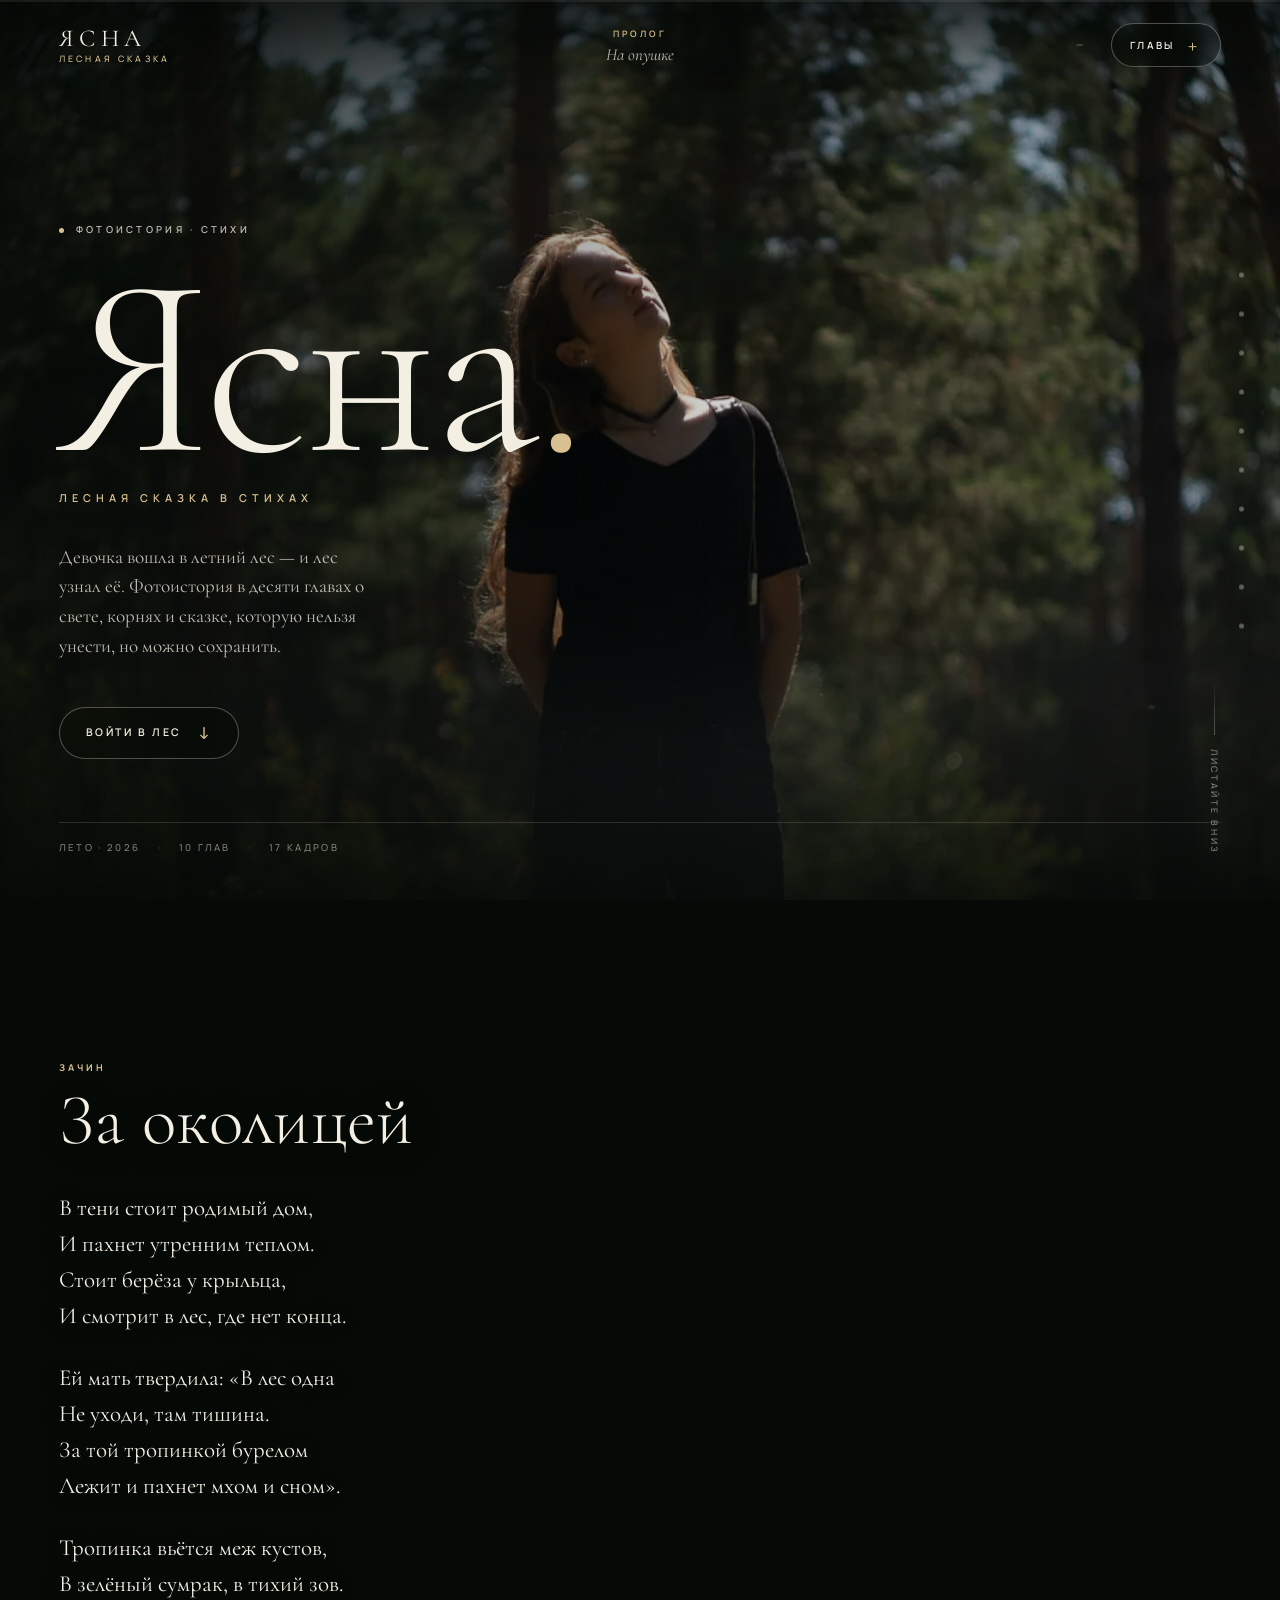
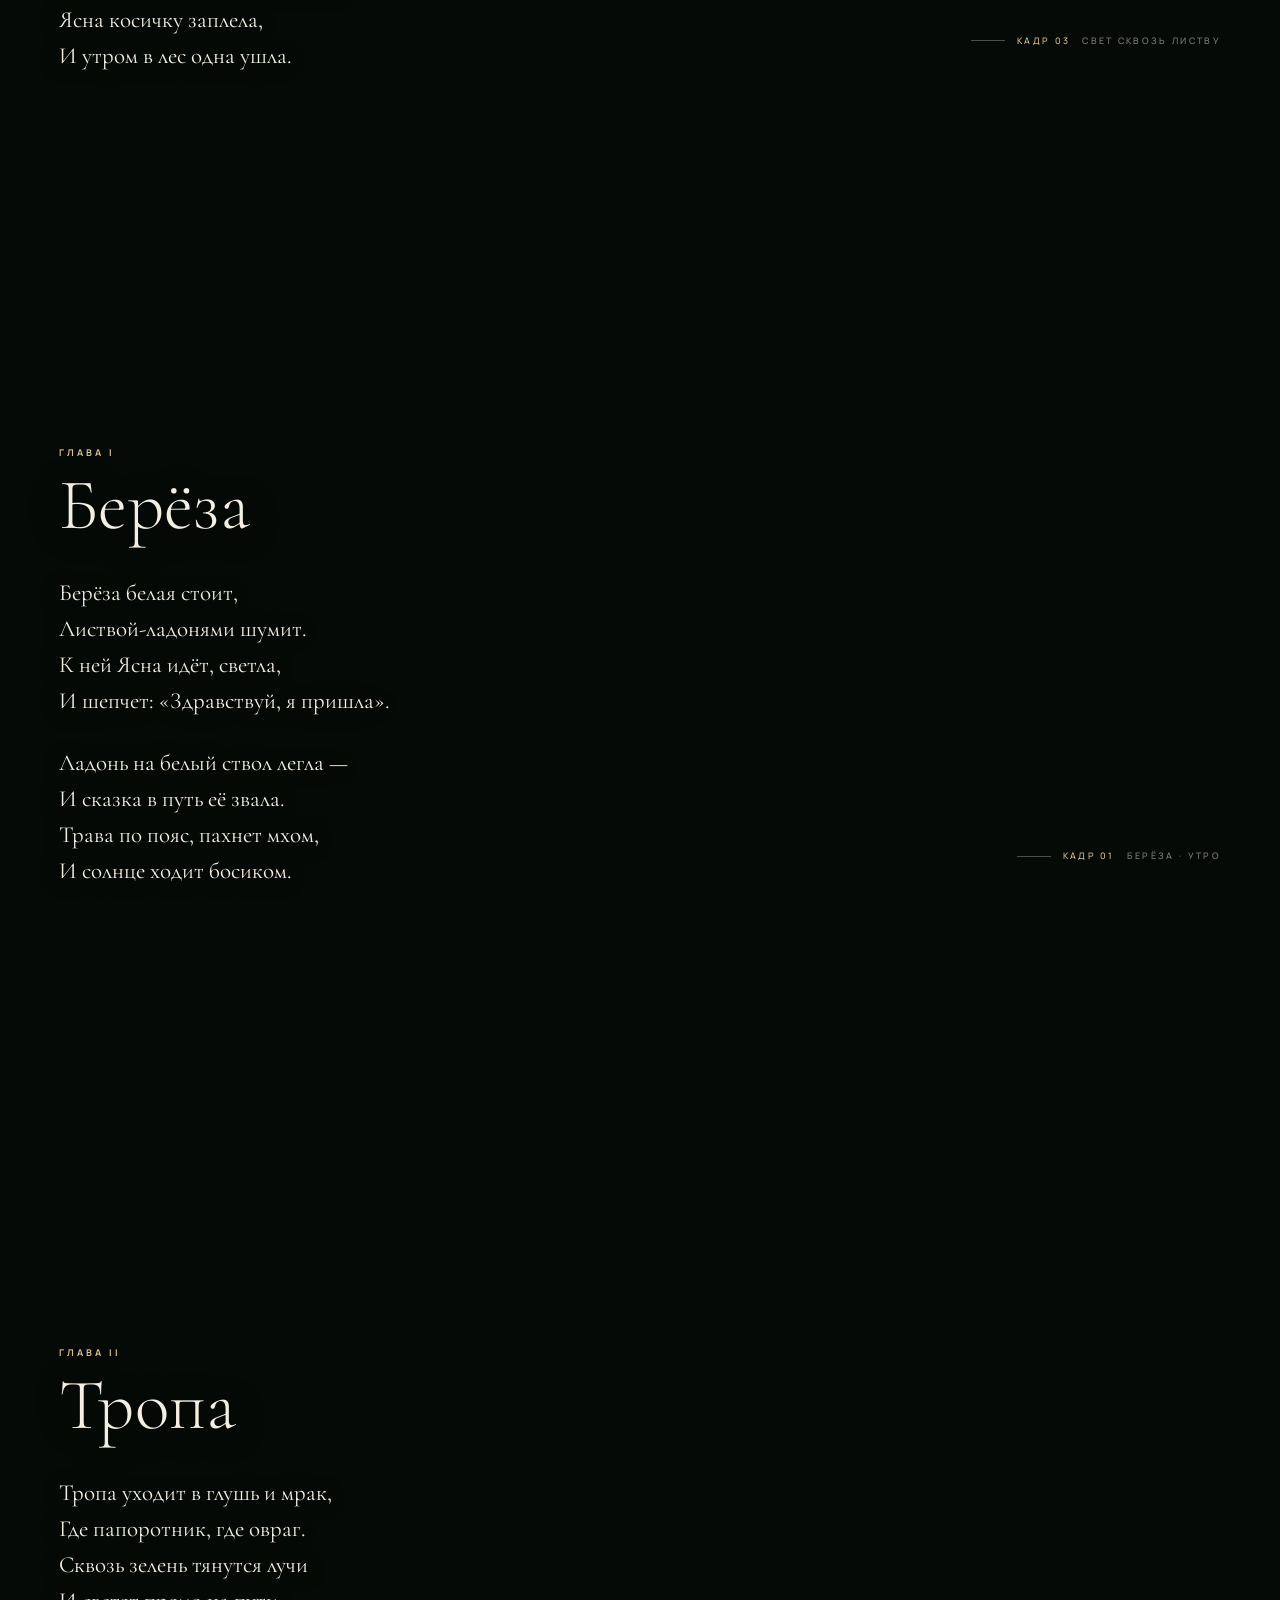
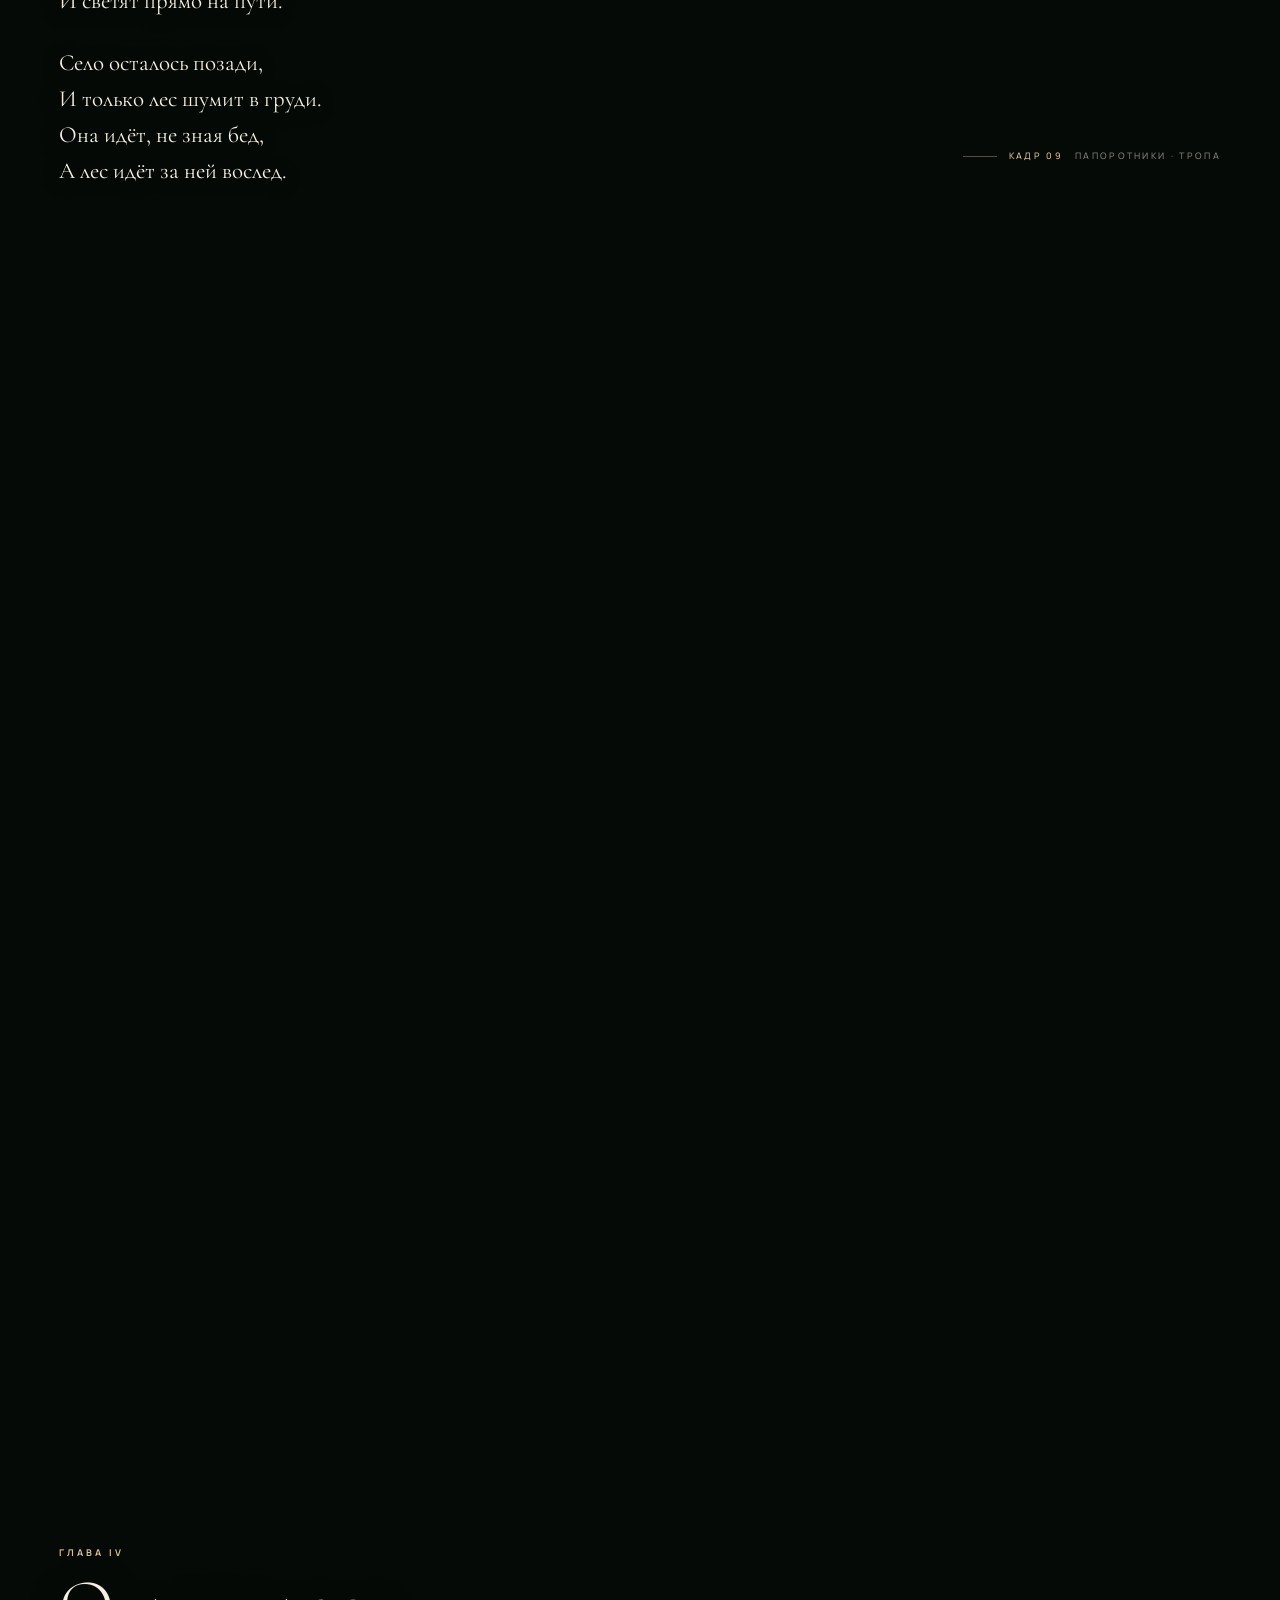
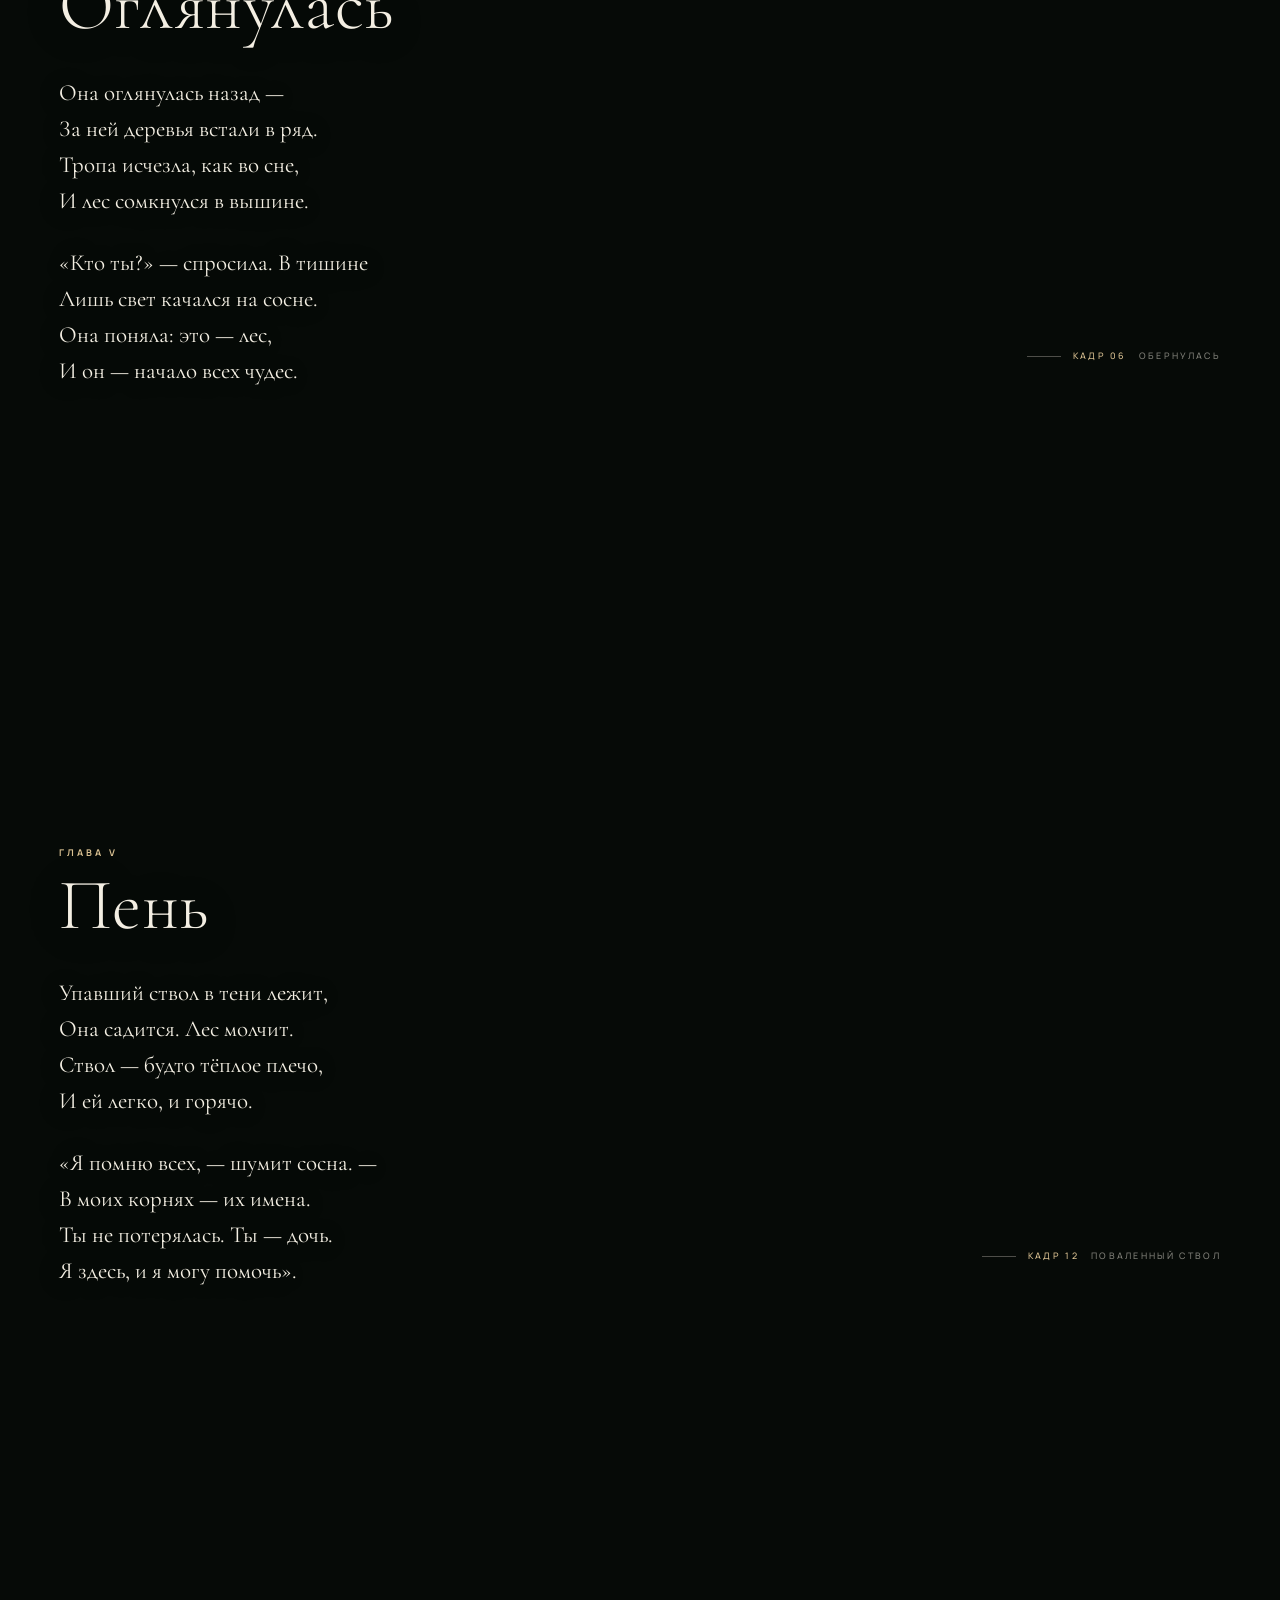
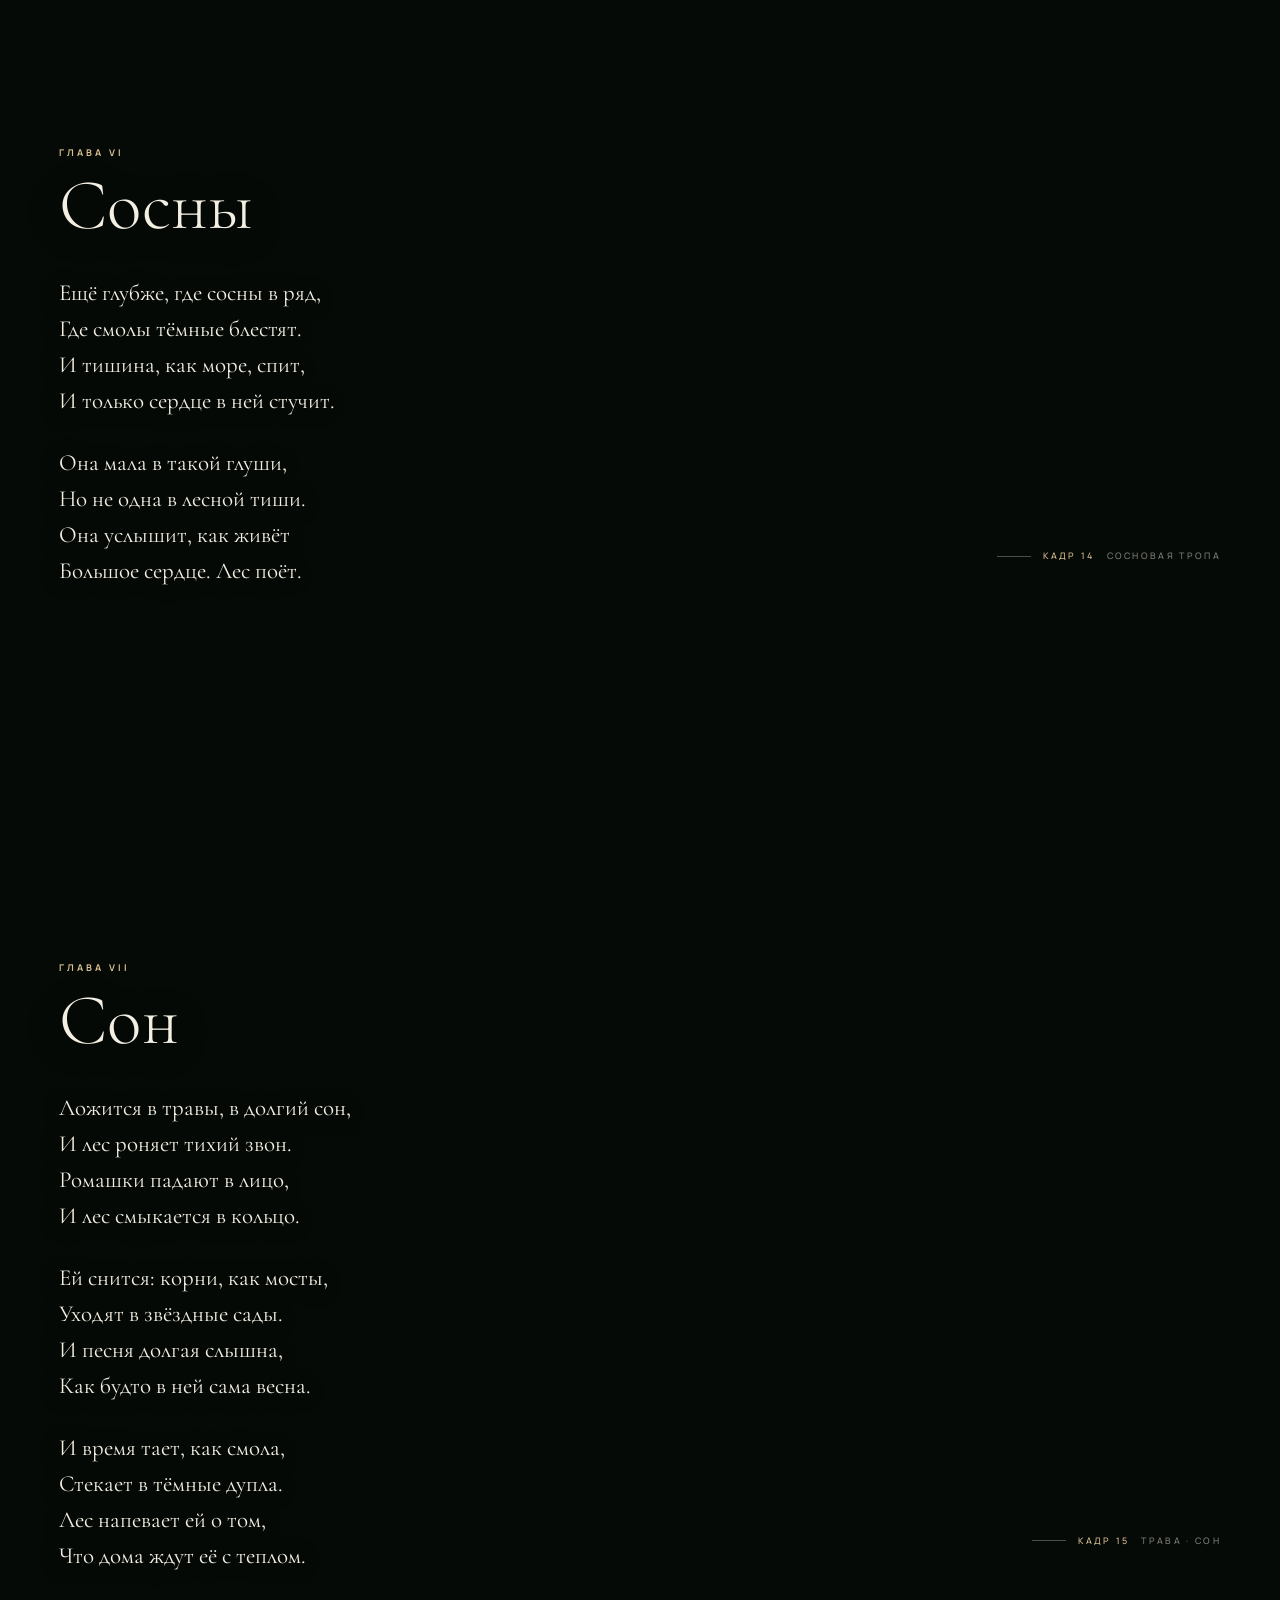
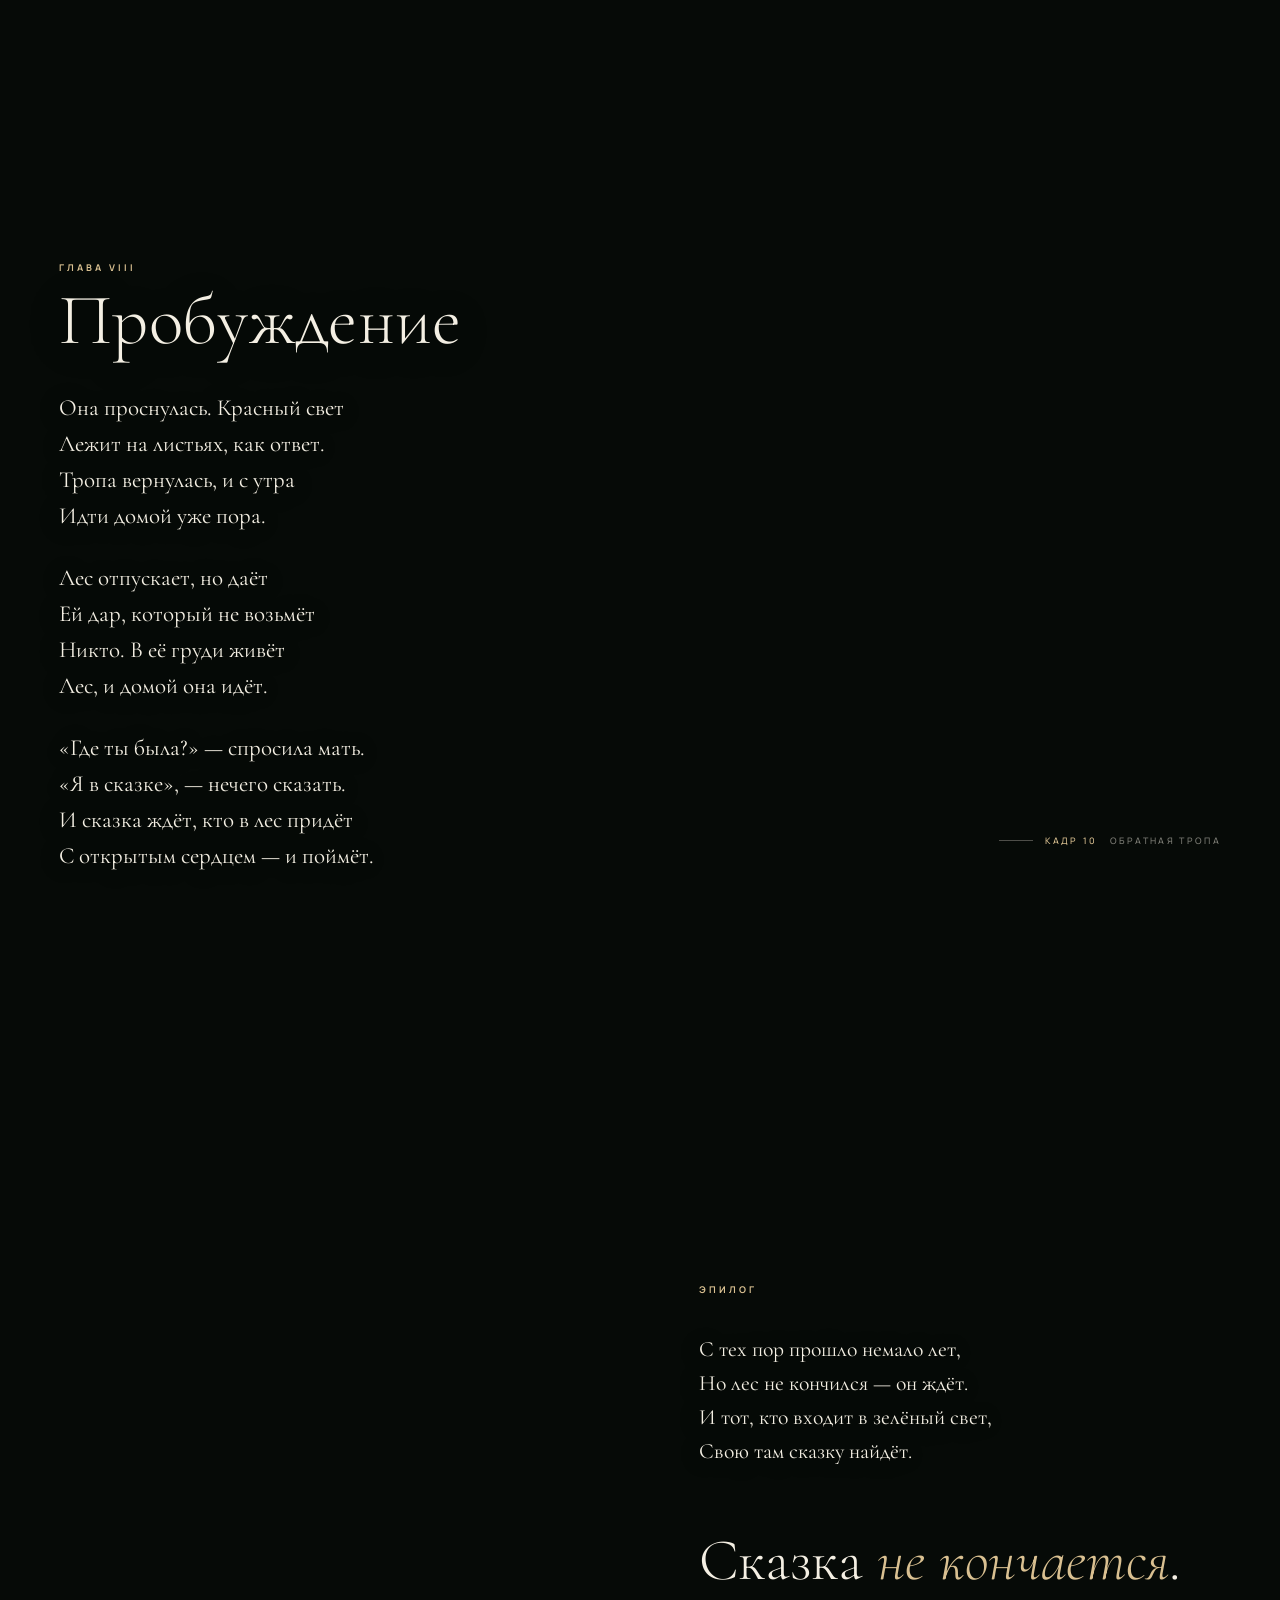
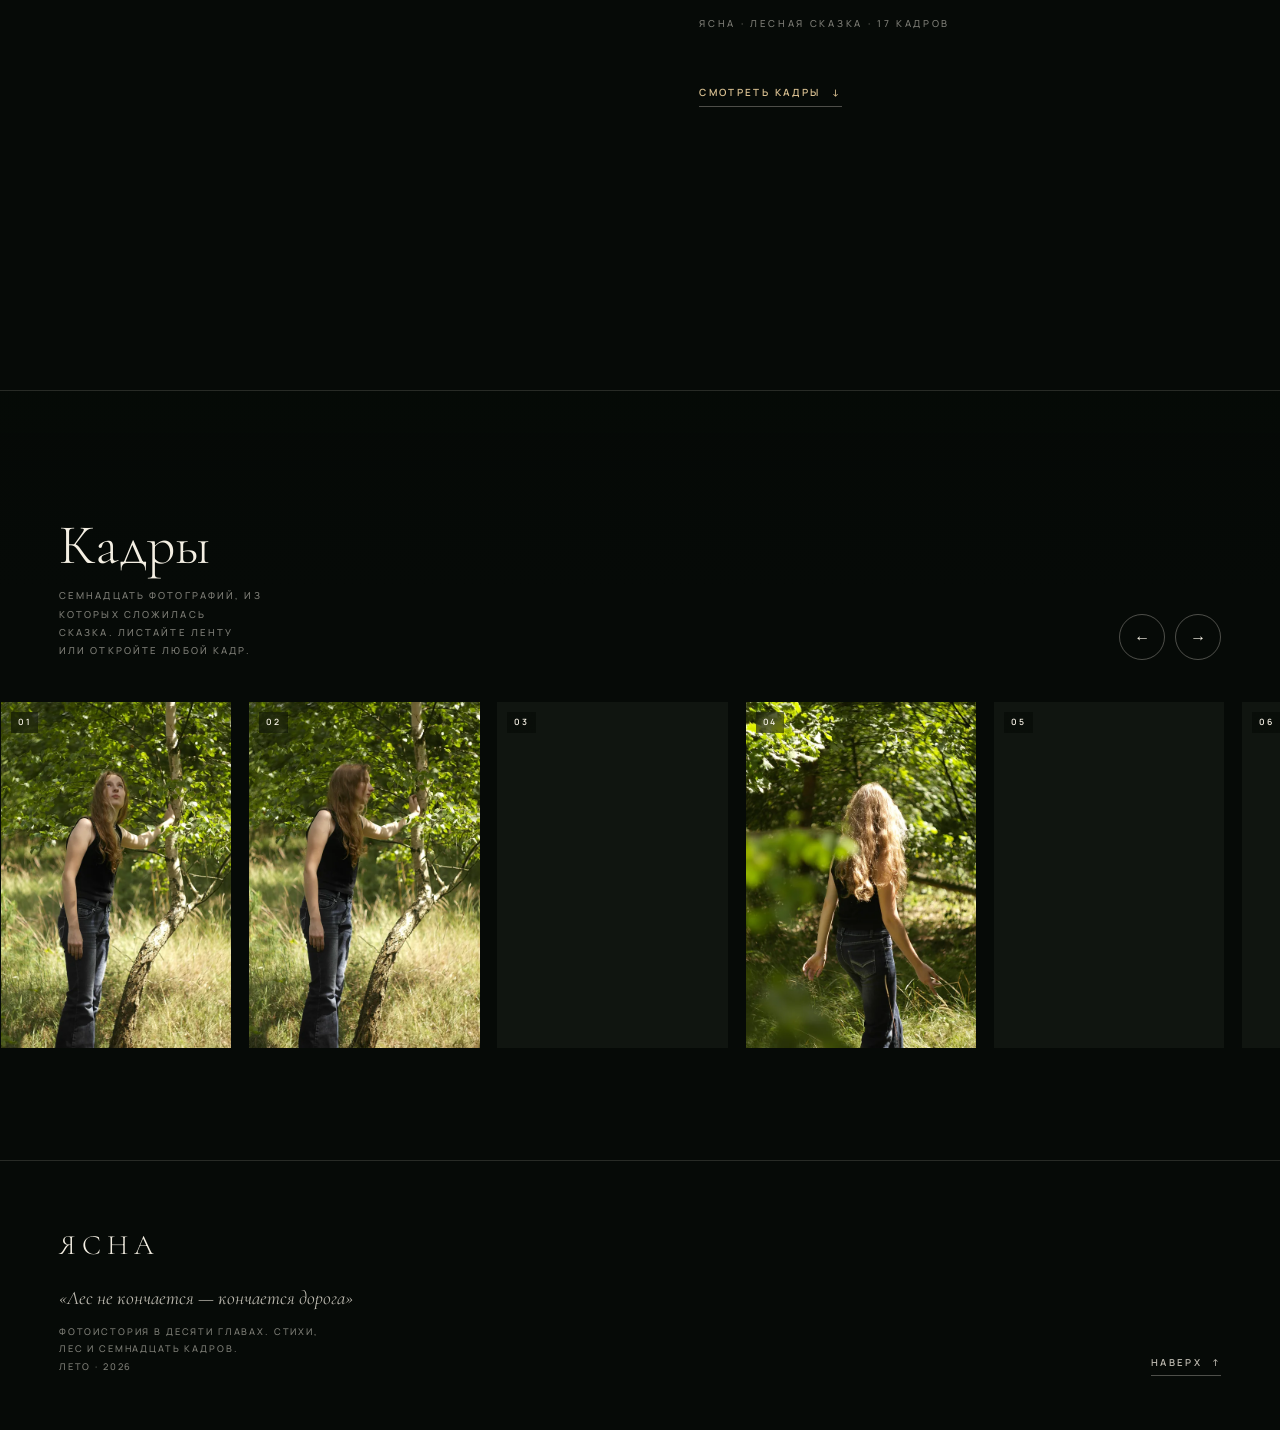
==== web/fairy-tail/index.html @ f1506926 "Add “Fairy tail” project" ====
<!doctype html>
<html lang="ru">
	<head>
		<meta charset="UTF-8" />
		<meta name="viewport" content="width=device-width, initial-scale=1.0" />
		<meta name="theme-color" content="#060a07" />
		<meta name="color-scheme" content="dark" />
		<meta
			name="description"
			content="«Ясна» — фотоистория в десяти главах: девочка входит в летний лес, и лес рассказывает ей сказку. Стихи и семнадцать кадров на весь экран."
		/>
		<meta property="og:title" content="Ясна — лесная сказка в стихах" />
		<meta
			property="og:description"
			content="Девочка вошла в летний лес — и лес узнал её. Фотоистория о свете, корнях и сказке, которую нельзя унести, но можно сохранить."
		/>
		<meta property="og:type" content="website" />
		<meta property="og:locale" content="ru_RU" />
		<meta property="og:image" content="assets/og-cover.jpg" />
		<meta property="og:image:width" content="1200" />
		<meta property="og:image:height" content="630" />
		<meta property="og:image:alt" content="Обложка «Ясны»: девочка в летнем лесу смотрит вверх" />
		<meta name="twitter:card" content="summary_large_image" />
		<meta name="twitter:image" content="assets/og-cover.jpg" />
		<title>Ясна — лесная сказка в стихах</title>

		<link rel="icon" href="favicon.svg" type="image/svg+xml" />

		<!-- Local Cyrillic typefaces: Cormorant Garamond for the verse, Manrope for labels -->
		<link rel="preload" href="fonts/cormorant-garamond-cyrillic.woff2" as="font" type="font/woff2" crossorigin />
		<link rel="preload" href="fonts/cormorant-garamond-italic-cyrillic.woff2" as="font" type="font/woff2" crossorigin />
		<link rel="preload" href="fonts/manrope-cyrillic.woff2" as="font" type="font/woff2" crossorigin />

		<!-- The cover photograph is the first thing a visitor should see -->
		<link
			rel="preload"
			as="image"
			href="assets/photos/13-pines-1800.webp"
			imagesrcset="assets/photos/13-pines-900.webp 900w, assets/photos/13-pines-1800.webp 1800w"
			imagesizes="100vw"
			type="image/webp"
			fetchpriority="high"
		/>

		<link rel="stylesheet" href="style.css" />
		<script>
			// Progressive enhancement flag: reveal animations are only active with JS.
			document.documentElement.classList.add("js");
		</script>
	</head>

	<body>
		<a class="skip-link" href="#story">Перейти к сказке</a>

		<!-- Reading progress -->
		<div class="scroll-progress" aria-hidden="true"><span data-progress></span></div>

		<!-- =================================================================
		     FIXED PHOTO STAGE
		     One layer per story section. The tiny inline JPEGs are LQIP
		     placeholders; script.js injects the full responsive <picture>
		     when the reader approaches the chapter.
		     ================================================================= -->
		<div class="stage" aria-hidden="true">
			<div
				class="stage__layer"
				data-layer="cover"
				data-photo="13-pines"
				style="--pos: 42% 38%; --lqip: url('[data-uri]')"
			></div>
			<div
				class="stage__layer"
				data-layer="prologue"
				data-photo="03-canopy"
				style="--pos: 50% 30%; --lqip: url('[data-uri]')"
			></div>
			<div
				class="stage__layer"
				data-layer="birch"
				data-photo="01-birch"
				style="--pos: 50% 20%; --lqip: url('[data-uri]')"
			></div>
			<div
				class="stage__layer"
				data-layer="path"
				data-photo="09-fern-path"
				style="--pos: 50% 26%; --lqip: url('[data-uri]')"
			></div>
			<div
				class="stage__layer"
				data-layer="dance"
				data-photo="04-away"
				style="--pos: 50% 28%; --lqip: url('[data-uri]')"
			></div>
			<div
				class="stage__layer"
				data-layer="turn"
				data-photo="06-turning"
				style="--pos: 50% 26%; --lqip: url('[data-uri]')"
			></div>
			<div
				class="stage__layer"
				data-layer="log"
				data-photo="12-fallen-log"
				style="--pos: 50% 26%; --lqip: url('[data-uri]')"
			></div>
			<div
				class="stage__layer"
				data-layer="pines"
				data-photo="14-pine-path"
				style="--pos: 50% 30%; --lqip: url('[data-uri]')"
			></div>
			<div
				class="stage__layer"
				data-layer="sleep"
				data-photo="15-dream"
				style="--pos: 50% 22%; --lqip: url('[data-uri]')"
			></div>
			<div
				class="stage__layer"
				data-layer="wake"
				data-photo="10-walking"
				style="--pos: 50% 26%; --lqip: url('[data-uri]')"
			></div>
			<div
				class="stage__layer"
				data-layer="finale"
				data-photo="16-dream-face"
				style="--pos: 50% 50%; --lqip: url('[data-uri]')"
			></div>

			<div class="stage__veil"></div>
			<div class="stage__grain"></div>
		</div>

		<!-- =================================================================
		     HEADER: brand, current chapter, counter, chapter index trigger
		     ================================================================= -->
		<header class="site-header">
			<a class="brand" href="#cover" aria-label="Ясна — к началу сказки">
				<span class="brand__name">Ясна</span>
				<span class="brand__note">лесная сказка</span>
			</a>

			<p class="header-chapter">
				<span class="header-chapter__numeral" data-chapter-numeral>Пролог</span>
				<span class="header-chapter__title" data-chapter-title>На опушке</span>
			</p>

			<div class="header-actions">
				<span class="header-counter" data-counter>—</span>
				<button
					class="menu-btn"
					type="button"
					data-open-chapters
					aria-haspopup="dialog"
					aria-controls="chapters"
				>
					<span>Главы</span>
					<span class="menu-btn__icon" aria-hidden="true">＋</span>
				</button>
			</div>
		</header>

		<!-- Chapter rail is generated by script.js from the story sections -->
		<nav class="chapter-rail" data-rail aria-label="Главы сказки"></nav>

		<main id="story">
			<!-- =============================================================
			     COVER
			     ============================================================= -->
			<section
				class="cover"
				id="cover"
				data-scene
				data-layer="cover"
				data-chapter="Пролог"
				data-title="На опушке"
			>
				<div class="cover__inner">
					<p class="eyebrow"><span class="eyebrow__dot" aria-hidden="true"></span>фотоистория · стихи</p>

					<h1 class="cover__title">Ясна<span class="cover__title-dot" aria-hidden="true">.</span></h1>

					<p class="cover__sub">лесная сказка в стихах</p>

					<p class="cover__intro">
						Девочка вошла в летний лес — и лес узнал её. Фотоистория в десяти главах о свете, корнях и сказке,
						которую нельзя унести, но можно сохранить.
					</p>

					<a class="cover__start" href="#prologue">
						<span>Войти в лес</span>
						<span class="cover__start-arrow" aria-hidden="true">↓</span>
					</a>

					<p class="cover__meta">
						<span>лето · 2026</span>
						<span>10 глав</span>
						<span>17 кадров</span>
					</p>
				</div>

				<p class="cover__hint" aria-hidden="true">листайте вниз</p>
			</section>

			<!-- =============================================================
			     STORY CHAPTERS
			     Each <section> names its stage layer in data-layer and holds
			     one poem in front of that full-screen photograph.
			     ============================================================= -->

			<!-- Зачин -->
			<section
				class="scene"
				id="prologue"
				data-scene
				data-layer="prologue"
				data-chapter="Зачин"
				data-title="За околицей"
				aria-labelledby="prologue-title"
			>
				<div class="scene__inner">
					<div class="scene__copy">
						<header class="scene__head">
							<span class="scene__numeral" aria-hidden="true">Зачин</span>
							<h2 class="scene__title" id="prologue-title">За околицей</h2>
						</header>

						<div class="poem">
						<p class="stanza">
							<span class="line">В тени стоит родимый дом,</span>
							<span class="line">И пахнет утренним теплом.</span>
							<span class="line">Стоит берёза у крыльца,</span>
							<span class="line">И смотрит в лес, где нет конца.</span>
						</p>
						<p class="stanza">
							<span class="line">Ей мать твердила: «В лес одна</span>
							<span class="line">Не уходи, там тишина.</span>
							<span class="line">За той тропинкой бурелом</span>
							<span class="line">Лежит и пахнет мхом и сном».</span>
						</p>
						<p class="stanza">
							<span class="line">Тропинка вьётся меж кустов,</span>
							<span class="line">В зелёный сумрак, в тихий зов.</span>
							<span class="line">Ясна косичку заплела,</span>
							<span class="line">И утром в лес одна ушла.</span>
						</p>
					</div>
					</div>

					<p class="scene__caption" aria-hidden="true"><span>кадр 03</span> свет сквозь листву</p>
					<p class="sr-only">
						Фотография: девушка с длинными золотистыми волосами поднимает лицо к зелёным кронам и солнечному свету.
					</p>
				</div>
			</section>

			<!-- I. Берёза -->
			<section
				class="scene"
				id="chapter-1"
				data-scene
				data-layer="birch"
				data-chapter="I"
				data-title="Берёза"
				aria-labelledby="chapter-1-title"
			>
				<div class="scene__inner">
					<div class="scene__copy">
						<header class="scene__head">
							<span class="scene__numeral" aria-hidden="true">Глава I</span>
							<h2 class="scene__title" id="chapter-1-title">Берёза</h2>
						</header>

						<div class="poem">
						<p class="stanza">
							<span class="line">Берёза белая стоит,</span>
							<span class="line">Листвой-ладонями шумит.</span>
							<span class="line">К ней Ясна идёт, светла,</span>
							<span class="line">И шепчет: «Здравствуй, я пришла».</span>
						</p>
						<p class="stanza">
							<span class="line">Ладонь на белый ствол легла —</span>
							<span class="line">И сказка в путь её звала.</span>
							<span class="line">Трава по пояс, пахнет мхом,</span>
							<span class="line">И солнце ходит босиком.</span>
						</p>
					</div>
					</div>

					<p class="scene__caption" aria-hidden="true"><span>кадр 01</span> берёза · утро</p>
					<p class="sr-only">
						Фотография: девушка в высокой траве касается белого ствола берёзы на опушке леса.
					</p>
				</div>
			</section>

			<!-- II. Тропа -->
			<section
				class="scene"
				id="chapter-2"
				data-scene
				data-layer="path"
				data-chapter="II"
				data-title="Тропа"
				aria-labelledby="chapter-2-title"
			>
				<div class="scene__inner">
					<div class="scene__copy">
						<header class="scene__head">
							<span class="scene__numeral" aria-hidden="true">Глава II</span>
							<h2 class="scene__title" id="chapter-2-title">Тропа</h2>
						</header>

						<div class="poem">
						<p class="stanza">
							<span class="line">Тропа уходит в глушь и мрак,</span>
							<span class="line">Где папоротник, где овраг.</span>
							<span class="line">Сквозь зелень тянутся лучи</span>
							<span class="line">И светят прямо на пути.</span>
						</p>
						<p class="stanza">
							<span class="line">Село осталось позади,</span>
							<span class="line">И только лес шумит в груди.</span>
							<span class="line">Она идёт, не зная бед,</span>
							<span class="line">А лес идёт за ней вослед.</span>
						</p>
					</div>
					</div>

					<p class="scene__caption" aria-hidden="true"><span>кадр 09</span> папоротники · тропа</p>
					<p class="sr-only">
						Фотография: девушка идёт по лесной тропинке среди папоротников и поваленных стволов.
					</p>
				</div>
			</section>

			<!-- III. Хоровод -->
			<section
				class="scene"
				id="chapter-3"
				data-scene
				data-layer="dance"
				data-chapter="III"
				data-title="Хоровод"
				aria-labelledby="chapter-3-title"
			>
				<div class="scene__inner">
					<div class="scene__copy">
						<header class="scene__head">
							<span class="scene__numeral" aria-hidden="true">Глава III</span>
							<h2 class="scene__title" id="chapter-3-title">Хоровод</h2>
						</header>

						<div class="poem">
						<p class="stanza">
							<span class="line">Раскрылся лес, как светлый зал,</span>
							<span class="line">Как будто кто-то пир созвал.</span>
							<span class="line">И свет зелёный льётся ввысь,</span>
							<span class="line">Где песни птиц переплелись.</span>
						</p>
						<p class="stanza">
							<span class="line">Она танцует, и с ней свет,</span>
							<span class="line">И полдень кружится в ответ.</span>
							<span class="line">Её ладони — две зари,</span>
							<span class="line">Коса — как речка янтаря.</span>
						</p>
						<p class="stanza">
							<span class="line">Он узнаёт её шаги,</span>
							<span class="line">И шепчет: «Радуйся, живи».</span>
							<span class="line">Она — своя, и лес поёт,</span>
							<span class="line">И в сердце свет её растёт.</span>
						</p>
					</div>
					</div>

					<p class="scene__caption" aria-hidden="true"><span>кадр 04</span> шаг вглубь</p>
					<p class="sr-only">
						Фотография: девушка уходит в лес, раскинув руки, — вид со спины, солнечные пятна на траве.
					</p>
				</div>
			</section>

			<!-- IV. Оглянулась -->
			<section
				class="scene"
				id="chapter-4"
				data-scene
				data-layer="turn"
				data-chapter="IV"
				data-title="Оглянулась"
				aria-labelledby="chapter-4-title"
			>
				<div class="scene__inner">
					<div class="scene__copy">
						<header class="scene__head">
							<span class="scene__numeral" aria-hidden="true">Глава IV</span>
							<h2 class="scene__title" id="chapter-4-title">Оглянулась</h2>
						</header>

						<div class="poem">
						<p class="stanza">
							<span class="line">Она оглянулась назад —</span>
							<span class="line">За ней деревья встали в ряд.</span>
							<span class="line">Тропа исчезла, как во сне,</span>
							<span class="line">И лес сомкнулся в вышине.</span>
						</p>
						<p class="stanza">
							<span class="line">«Кто ты?» — спросила. В тишине</span>
							<span class="line">Лишь свет качался на сосне.</span>
							<span class="line">Она поняла: это — лес,</span>
							<span class="line">И он — начало всех чудес.</span>
						</p>
					</div>
					</div>

					<p class="scene__caption" aria-hidden="true"><span>кадр 06</span> обернулась</p>
					<p class="sr-only">
						Фотография: девушка оборачивается к камере, её волосы подсвечены зелёным лесным светом.
					</p>
				</div>
			</section>

			<!-- V. Пень -->
			<section
				class="scene"
				id="chapter-5"
				data-scene
				data-layer="log"
				data-chapter="V"
				data-title="Пень"
				aria-labelledby="chapter-5-title"
			>
				<div class="scene__inner">
					<div class="scene__copy">
						<header class="scene__head">
							<span class="scene__numeral" aria-hidden="true">Глава V</span>
							<h2 class="scene__title" id="chapter-5-title">Пень</h2>
						</header>

						<div class="poem">
						<p class="stanza">
							<span class="line">Упавший ствол в тени лежит,</span>
							<span class="line">Она садится. Лес молчит.</span>
							<span class="line">Ствол — будто тёплое плечо,</span>
							<span class="line">И ей легко, и горячо.</span>
						</p>
						<p class="stanza">
							<span class="line">«Я помню всех, — шумит сосна. —</span>
							<span class="line">В моих корнях — их имена.</span>
							<span class="line">Ты не потерялась. Ты — дочь.</span>
							<span class="line">Я здесь, и я могу помочь».</span>
						</p>
					</div>
					</div>

					<p class="scene__caption" aria-hidden="true"><span>кадр 12</span> поваленный ствол</p>
					<p class="sr-only">
						Фотография: девушка сидит на большом поваленном стволе сосны в солнечном лесу, опустив глаза.
					</p>
				</div>
			</section>

			<!-- VI. Сосны -->
			<section
				class="scene"
				id="chapter-6"
				data-scene
				data-layer="pines"
				data-chapter="VI"
				data-title="Сосны"
				aria-labelledby="chapter-6-title"
			>
				<div class="scene__inner">
					<div class="scene__copy">
						<header class="scene__head">
							<span class="scene__numeral" aria-hidden="true">Глава VI</span>
							<h2 class="scene__title" id="chapter-6-title">Сосны</h2>
						</header>

						<div class="poem">
						<p class="stanza">
							<span class="line">Ещё глубже, где сосны в ряд,</span>
							<span class="line">Где смолы тёмные блестят.</span>
							<span class="line">И тишина, как море, спит,</span>
							<span class="line">И только сердце в ней стучит.</span>
						</p>
						<p class="stanza">
							<span class="line">Она мала в такой глуши,</span>
							<span class="line">Но не одна в лесной тиши.</span>
							<span class="line">Она услышит, как живёт</span>
							<span class="line">Большое сердце. Лес поёт.</span>
						</p>
					</div>
					</div>

					<p class="scene__caption" aria-hidden="true"><span>кадр 14</span> сосновая тропа</p>
					<p class="sr-only">
						Фотография: девушка идёт по тропе между высокими соснами, держа обувь в руке.
					</p>
				</div>
			</section>

			<!-- VII. Сон -->
			<section
				class="scene"
				id="chapter-7"
				data-scene
				data-layer="sleep"
				data-chapter="VII"
				data-title="Сон"
				aria-labelledby="chapter-7-title"
			>
				<div class="scene__inner">
					<div class="scene__copy">
						<header class="scene__head">
							<span class="scene__numeral" aria-hidden="true">Глава VII</span>
							<h2 class="scene__title" id="chapter-7-title">Сон</h2>
						</header>

						<div class="poem">
						<p class="stanza">
							<span class="line">Ложится в травы, в долгий сон,</span>
							<span class="line">И лес роняет тихий звон.</span>
							<span class="line">Ромашки падают в лицо,</span>
							<span class="line">И лес смыкается в кольцо.</span>
						</p>
						<p class="stanza">
							<span class="line">Ей снится: корни, как мосты,</span>
							<span class="line">Уходят в звёздные сады.</span>
							<span class="line">И песня долгая слышна,</span>
							<span class="line">Как будто в ней сама весна.</span>
						</p>
						<p class="stanza">
							<span class="line">И время тает, как смола,</span>
							<span class="line">Стекает в тёмные дупла.</span>
							<span class="line">Лес напевает ей о том,</span>
							<span class="line">Что дома ждут её с теплом.</span>
						</p>
					</div>
					</div>

					<p class="scene__caption" aria-hidden="true"><span>кадр 15</span> трава · сон</p>
					<p class="sr-only">
						Фотография: девушка лежит в высокой траве с закрытыми глазами, руки сложены на груди.
					</p>
				</div>
			</section>

			<!-- VIII. Пробуждение -->
			<section
				class="scene"
				id="chapter-8"
				data-scene
				data-layer="wake"
				data-chapter="VIII"
				data-title="Пробуждение"
				aria-labelledby="chapter-8-title"
			>
				<div class="scene__inner">
					<div class="scene__copy">
						<header class="scene__head">
							<span class="scene__numeral" aria-hidden="true">Глава VIII</span>
							<h2 class="scene__title" id="chapter-8-title">Пробуждение</h2>
						</header>

						<div class="poem">
						<p class="stanza">
							<span class="line">Она проснулась. Красный свет</span>
							<span class="line">Лежит на листьях, как ответ.</span>
							<span class="line">Тропа вернулась, и с утра</span>
							<span class="line">Идти домой уже пора.</span>
						</p>
						<p class="stanza">
							<span class="line">Лес отпускает, но даёт</span>
							<span class="line">Ей дар, который не возьмёт</span>
							<span class="line">Никто. В её груди живёт</span>
							<span class="line">Лес, и домой она идёт.</span>
						</p>
						<p class="stanza">
							<span class="line">«Где ты была?» — спросила мать.</span>
							<span class="line">«Я в сказке», — нечего сказать.</span>
							<span class="line">И сказка ждёт, кто в лес придёт</span>
							<span class="line">С открытым сердцем — и поймёт.</span>
						</p>
					</div>
					</div>

					<p class="scene__caption" aria-hidden="true"><span>кадр 10</span> обратная тропа</p>
					<p class="sr-only">
						Фотография: девушка уходит по лесной тропе вглубь зелёного света.
					</p>
				</div>
			</section>

			<!-- =============================================================
			     FINALE
			     ============================================================= -->
			<section
				class="finale"
				id="finale"
				data-scene
				data-layer="finale"
				data-chapter="Эпилог"
				data-title="Сказка не кончается"
				aria-labelledby="finale-title"
			>
				<div class="finale__inner">
					<header class="scene__head">
						<span class="scene__numeral" aria-hidden="true">Эпилог</span>
					</header>

					<div class="poem">
						<p class="stanza">
							<span class="line">С тех пор прошло немало лет,</span>
							<span class="line">Но лес не кончился — он ждёт.</span>
							<span class="line">И тот, кто входит в зелёный свет,</span>
							<span class="line">Свою там сказку найдёт.</span>
						</p>
					</div>

					<h2 class="finale__title" id="finale-title">Сказка <em>не кончается</em>.</h2>

					<p class="finale__note">Ясна · лесная сказка · 17 кадров</p>

					<a class="finale__back" href="#frames">
						<span>смотреть кадры</span>
						<span aria-hidden="true">↓</span>
					</a>
				</div>
			</section>

			<!-- =============================================================
			     CODA: every photograph as a horizontal filmstrip
			     Built by script.js from the photo metadata array.
			     ============================================================= -->
			<section class="frames" id="frames" aria-labelledby="frames-title">
				<div class="frames__head">
					<div>
						<h2 class="frames__title" id="frames-title">Кадры</h2>
						<p class="frames__sub">
							Семнадцать фотографий, из которых сложилась сказка. Листайте ленту или откройте любой кадр.
						</p>
					</div>

					<div class="frames__controls">
						<button class="frames__btn" type="button" data-frames-prev aria-label="Предыдущие кадры">←</button>
						<button class="frames__btn" type="button" data-frames-next aria-label="Следующие кадры">→</button>
					</div>
				</div>

				<div class="frames__track" data-frames-track></div>
			</section>
		</main>

		<footer class="site-footer">
			<div class="footer__inner">
				<div>
					<p class="footer__brand">Ясна</p>
					<p class="footer__quote">«Лес не кончается — кончается дорога»</p>
					<p class="footer__meta">
						Фотоистория в десяти главах. Стихи, лес и семнадцать кадров.<br />
						Лето · 2026
					</p>
				</div>

				<a class="footer__top" href="#cover">Наверх <span aria-hidden="true">↑</span></a>
			</div>
		</footer>

		<!-- =================================================================
		     CHAPTER INDEX
		     ================================================================= -->
		<dialog class="chapters" id="chapters" aria-labelledby="chapters-title">
			<div class="chapters__inner">
				<div class="chapters__top">
					<h2 class="chapters__title" id="chapters-title">Главы сказки</h2>
					<button class="dialog-close" type="button" data-close-chapters aria-label="Закрыть оглавление">
						✕
					</button>
				</div>

				<ol class="chapters__list">
					<li class="chapters__item">
						<a class="chapters__link" href="#prologue">
							<span class="chapters__num">Зачин</span>
							<span class="chapters__name">За околицей</span>
							<span class="chapters__arrow" aria-hidden="true">→</span>
						</a>
					</li>
					<li class="chapters__item">
						<a class="chapters__link" href="#chapter-1">
							<span class="chapters__num">I</span>
							<span class="chapters__name">Берёза</span>
							<span class="chapters__arrow" aria-hidden="true">→</span>
						</a>
					</li>
					<li class="chapters__item">
						<a class="chapters__link" href="#chapter-2">
							<span class="chapters__num">II</span>
							<span class="chapters__name">Тропа</span>
							<span class="chapters__arrow" aria-hidden="true">→</span>
						</a>
					</li>
					<li class="chapters__item">
						<a class="chapters__link" href="#chapter-3">
							<span class="chapters__num">III</span>
							<span class="chapters__name">Хоровод</span>
							<span class="chapters__arrow" aria-hidden="true">→</span>
						</a>
					</li>
					<li class="chapters__item">
						<a class="chapters__link" href="#chapter-4">
							<span class="chapters__num">IV</span>
							<span class="chapters__name">Оглянулась</span>
							<span class="chapters__arrow" aria-hidden="true">→</span>
						</a>
					</li>
					<li class="chapters__item">
						<a class="chapters__link" href="#chapter-5">
							<span class="chapters__num">V</span>
							<span class="chapters__name">Пень</span>
							<span class="chapters__arrow" aria-hidden="true">→</span>
						</a>
					</li>
					<li class="chapters__item">
						<a class="chapters__link" href="#chapter-6">
							<span class="chapters__num">VI</span>
							<span class="chapters__name">Сосны</span>
							<span class="chapters__arrow" aria-hidden="true">→</span>
						</a>
					</li>
					<li class="chapters__item">
						<a class="chapters__link" href="#chapter-7">
							<span class="chapters__num">VII</span>
							<span class="chapters__name">Сон</span>
							<span class="chapters__arrow" aria-hidden="true">→</span>
						</a>
					</li>
					<li class="chapters__item">
						<a class="chapters__link" href="#chapter-8">
							<span class="chapters__num">VIII</span>
							<span class="chapters__name">Пробуждение</span>
							<span class="chapters__arrow" aria-hidden="true">→</span>
						</a>
					</li>
					<li class="chapters__item">
						<a class="chapters__link" href="#finale">
							<span class="chapters__num">Эпилог</span>
							<span class="chapters__name">Сказка не кончается</span>
							<span class="chapters__arrow" aria-hidden="true">→</span>
						</a>
					</li>
				</ol>

				<div class="chapters__foot">
					<span>Ясна · лесная сказка</span>
					<span>10 глав · 17 кадров</span>
				</div>
			</div>
		</dialog>

		<!-- =================================================================
		     LIGHTBOX
		     ================================================================= -->
		<dialog class="lightbox" id="lightbox" aria-labelledby="lightbox-caption" aria-label="Просмотр фотографий">
			<div class="lightbox__inner">
				<button class="dialog-close lightbox__close" type="button" data-lightbox-close aria-label="Закрыть просмотр">
					✕
				</button>

				<figure class="lightbox__figure">
					<picture>
						<source type="image/webp" />
						<img class="lightbox__img" alt="" decoding="async" />
					</picture>
					<figcaption class="lightbox__caption" id="lightbox-caption" data-lightbox-caption></figcaption>
				</figure>

				<button class="lightbox__nav lightbox__nav--prev" type="button" data-lightbox-prev aria-label="Предыдущий кадр">
					←
				</button>
				<button class="lightbox__nav lightbox__nav--next" type="button" data-lightbox-next aria-label="Следующий кадр">
					→
				</button>

				<p class="lightbox__counter" data-lightbox-counter aria-live="polite"></p>
			</div>
		</dialog>

		<script src="script.js" defer></script>
	</body>
</html>
---- web/fairy-tail/style.css ----
/* ==========================================================================
   ЯСНА — лесная сказка в стихах
   Cinematic photo story: full-screen photographs as a fixed stage, verse in
   front of them. Palette: deep forest black, warm paper cream, birch gold.

   Sections
   01. Fonts
   02. Design tokens
   03. Reset & base
   04. Utilities
   05. Fixed photo stage
   06. Site header & progress
   07. Cover
   08. Story scenes
   09. Finale
   10. Frames (coda filmstrip)
   11. Footer
   12. Chapter rail
   13. Dialogs (chapters / lightbox)
   14. Responsive
   15. Motion preferences
   ========================================================================== */

/* 01. Fonts — local Cyrillic + Latin subsets (same families as forest-gallery) */

@font-face {
	font-family: "Cormorant Garamond";
	src: url("fonts/cormorant-garamond-cyrillic.woff2") format("woff2");
	font-weight: 300 700;
	font-style: normal;
	font-display: swap;
	unicode-range: U+0301, U+0400-045F, U+0490-0491, U+04B0-04B1, U+2116;
}

@font-face {
	font-family: "Cormorant Garamond";
	src: url("fonts/cormorant-garamond-latin.woff2") format("woff2");
	font-weight: 300 700;
	font-style: normal;
	font-display: swap;
	unicode-range: U+0000-00FF, U+0131, U+0152-0153, U+02BB-02BC, U+02C6, U+02DA, U+02DC, U+0304, U+0308, U+0329,
		U+2000-206F, U+20AC, U+2122, U+2191, U+2193, U+2212, U+2215, U+FEFF, U+FFFD;
}

@font-face {
	font-family: "Cormorant Garamond";
	src: url("fonts/cormorant-garamond-italic-cyrillic.woff2") format("woff2");
	font-weight: 300 700;
	font-style: italic;
	font-display: swap;
	unicode-range: U+0301, U+0400-045F, U+0490-0491, U+04B0-04B1, U+2116;
}

@font-face {
	font-family: "Cormorant Garamond";
	src: url("fonts/cormorant-garamond-italic-latin.woff2") format("woff2");
	font-weight: 300 700;
	font-style: italic;
	font-display: swap;
	unicode-range: U+0000-00FF, U+0131, U+0152-0153, U+02BB-02BC, U+02C6, U+02DA, U+02DC, U+0304, U+0308, U+0329,
		U+2000-206F, U+20AC, U+2122, U+2191, U+2193, U+2212, U+2215, U+FEFF, U+FFFD;
}

@font-face {
	font-family: "Manrope";
	src: url("fonts/manrope-cyrillic.woff2") format("woff2");
	font-weight: 200 800;
	font-style: normal;
	font-display: swap;
	unicode-range: U+0301, U+0400-045F, U+0490-0491, U+04B0-04B1, U+2116;
}

@font-face {
	font-family: "Manrope";
	src: url("fonts/manrope-latin.woff2") format("woff2");
	font-weight: 200 800;
	font-style: normal;
	font-display: swap;
	unicode-range: U+0000-00FF, U+0131, U+0152-0153, U+02BB-02BC, U+02C6, U+02DA, U+02DC, U+0304, U+0308, U+0329,
		U+2000-206F, U+20AC, U+2122, U+2191, U+2193, U+2212, U+2215, U+FEFF, U+FFFD;
}

/* 02. Design tokens */

:root {
	/* Colour — the forest at dusk and a sheet of old paper */
	--bg: #060a07;
	--bg-soft: #0a100b;
	--ink: #f4efe3;
	--ink-2: rgba(244, 239, 227, 0.76);
	--ink-3: rgba(244, 239, 227, 0.5);
	--gold: #d9c091;
	--gold-soft: rgba(217, 192, 145, 0.34);
	--moss: #a9b894;
	--line: rgba(244, 239, 227, 0.14);
	--line-strong: rgba(244, 239, 227, 0.3);

	/* Type */
	--serif: "Cormorant Garamond", "Times New Roman", Times, serif;
	--sans: "Manrope", "Helvetica Neue", Arial, sans-serif;

	/* Layout */
	--gutter: clamp(22px, 4.6vw, 76px);
	--max-width: 1520px;
	--copy-width: 640px;

	/* Motion */
	--ease: cubic-bezier(0.22, 1, 0.36, 1);
	--ease-soft: cubic-bezier(0.4, 0, 0.2, 1);
}

/* 03. Reset & base */

*,
*::before,
*::after {
	box-sizing: border-box;
}

html {
	-webkit-text-size-adjust: 100%;
	scroll-behavior: smooth;
}

body {
	margin: 0;
	min-height: 100vh;
	background: var(--bg);
	color: var(--ink);
	font-family: var(--sans);
	font-size: 16px;
	line-height: 1.5;
	overflow-x: hidden;
	-webkit-font-smoothing: antialiased;
	text-rendering: optimizeLegibility;
}

body.is-locked {
	overflow: hidden;
}

img,
picture,
svg {
	display: block;
	max-width: 100%;
}

button {
	font: inherit;
	color: inherit;
}

a {
	color: inherit;
}

h1,
h2,
h3,
p,
figure {
	margin: 0;
}

::selection {
	background: var(--gold);
	color: #14170f;
}

:focus-visible {
	outline: 1px solid var(--gold);
	outline-offset: 4px;
}

/* 04. Utilities */

.sr-only {
	position: absolute;
	width: 1px;
	height: 1px;
	padding: 0;
	margin: -1px;
	overflow: hidden;
	clip: rect(0 0 0 0);
	clip-path: inset(50%);
	white-space: nowrap;
	border: 0;
}

.skip-link {
	position: fixed;
	top: 12px;
	left: 12px;
	z-index: 100;
	padding: 12px 18px;
	border: 1px solid var(--gold);
	border-radius: 999px;
	background: var(--bg);
	color: var(--ink);
	font-family: var(--sans);
	font-size: 0.7rem;
	letter-spacing: 0.2em;
	text-transform: uppercase;
	text-decoration: none;
	transform: translateY(-200%);
	transition: transform 0.3s var(--ease);
}

.skip-link:focus-visible {
	transform: translateY(0);
}

/* 05. Fixed photo stage
   One full-viewport photograph sits behind the whole story. Only the layer of
   the section near the viewport's focus line is visible; changes cross-fade. */

.stage {
	position: fixed;
	inset: 0;
	z-index: 0;
	overflow: hidden;
	background: #050806;
	transition: opacity 0.9s var(--ease);
	pointer-events: none;
}

/* The coda (filmstrip + footer) is a dark room; the photographs step aside. */
body.is-coda .stage {
	opacity: 0;
}

body.is-coda .chapter-rail,
body.is-coda .header-chapter {
	opacity: 0;
	transition: opacity 0.5s var(--ease);
}

body.is-coda .chapter-rail {
	pointer-events: none;
}

.stage__layer {
	position: absolute;
	inset: 0;
	opacity: 0;
	visibility: hidden;
	transition:
		opacity 1.4s var(--ease),
		visibility 0s linear 1.4s;
}

.stage__layer.is-active {
	z-index: 2;
	opacity: 1;
	visibility: visible;
	transition:
		opacity 1.4s var(--ease),
		visibility 0s linear 0s;
}

/* Low-quality image placeholder — inlined as a tiny base64 JPEG */
.stage__layer::before {
	content: "";
	position: absolute;
	inset: -8%;
	background-image: var(--lqip);
	background-position: var(--pos, 50% 45%);
	background-size: cover;
	filter: blur(26px) saturate(0.9);
	transform: scale(1.12);
}

.stage__layer picture,
.stage__layer img {
	position: absolute;
	inset: 0;
	width: 100%;
	height: 100%;
}

.stage__layer img {
	object-fit: cover;
	object-position: var(--pos, 50% 45%);
	opacity: 0;
	transition: opacity 1.6s var(--ease-soft);
	will-change: opacity;
}

.stage__layer.is-loaded img {
	opacity: 1;
}

/* Without JavaScript no layer receives .is-active; keep the cover placeholder
   visible so the page is never a black rectangle. */
html:not(.js) .stage__layer:first-child {
	z-index: 2;
	opacity: 1;
	visibility: visible;
}

/* Very slow Ken Burns drift on the active photograph */
.stage__layer.is-active.is-loaded img {
	animation: stage-drift 28s var(--ease-soft) both;
}

.stage__layer:nth-child(even).is-active.is-loaded img {
	animation-name: stage-drift-alt;
}

@keyframes stage-drift {
	from {
		transform: scale(1.035) translate3d(0, 0, 0);
	}
	to {
		transform: scale(1.12) translate3d(-1.2%, -1.4%, 0);
	}
}

@keyframes stage-drift-alt {
	from {
		transform: scale(1.1) translate3d(1%, 1.2%, 0);
	}
	to {
		transform: scale(1.035) translate3d(0, 0, 0);
	}
}

/* Readability scrim: dark on the text side, photo still visible on the other */
.stage__veil {
	position: absolute;
	inset: 0;
	z-index: 3;
	pointer-events: none;
	background:
		radial-gradient(120% 90% at 72% 30%, transparent 38%, rgba(4, 8, 5, 0.38) 100%),
		linear-gradient(90deg, rgba(4, 8, 5, 0.8) 0%, rgba(4, 8, 5, 0.54) 30%, rgba(4, 8, 5, 0.16) 58%, rgba(4, 8, 5, 0.3) 100%),
		linear-gradient(0deg, rgba(4, 8, 5, 0.86) 0%, transparent 38%),
		linear-gradient(180deg, rgba(4, 8, 5, 0.46) 0%, transparent 22%);
}

/* Subtle film grain */
.stage__grain {
	position: absolute;
	inset: 0;
	z-index: 4;
	pointer-events: none;
	opacity: 0.055;
	mix-blend-mode: overlay;
	background-image: url("data:image/svg+xml,%3Csvg viewBox='0 0 240 240' xmlns='http://www.w3.org/2000/svg'%3E%3Cfilter id='n'%3E%3CfeTurbulence type='fractalNoise' baseFrequency='0.85' numOctaves='3' stitchTiles='stitch'/%3E%3C/filter%3E%3Crect width='100%25' height='100%25' filter='url(%23n)'/%3E%3C/svg%3E");
	background-size: 240px 240px;
}

/* 06. Site header & reading progress */

.scroll-progress {
	position: fixed;
	top: 0;
	left: 0;
	right: 0;
	z-index: 45;
	height: 2px;
	background: rgba(244, 239, 227, 0.08);
}

.scroll-progress span {
	display: block;
	height: 100%;
	transform: scaleX(var(--progress, 0));
	transform-origin: 0 50%;
	background: linear-gradient(90deg, var(--gold), rgba(244, 239, 227, 0.9));
	transition: transform 0.15s linear;
}

.site-header {
	position: fixed;
	top: 0;
	left: 0;
	right: 0;
	z-index: 40;
	display: flex;
	align-items: center;
	justify-content: space-between;
	gap: 18px;
	padding: clamp(16px, 2.6vh, 30px) var(--gutter);
	background: linear-gradient(180deg, rgba(4, 7, 5, 0.62), rgba(4, 7, 5, 0));
	pointer-events: none;
	transition: background-color 0.5s var(--ease);
}

.site-header.is-scrolled {
	background: linear-gradient(180deg, rgba(4, 7, 5, 0.82), rgba(4, 7, 5, 0.32) 62%, rgba(4, 7, 5, 0));
}

.site-header > * {
	pointer-events: auto;
}

.brand {
	display: flex;
	flex-direction: column;
	gap: 4px;
	text-decoration: none;
	color: var(--ink);
	line-height: 1;
}

.brand__name {
	font-family: var(--serif);
	font-size: clamp(1.4rem, 1.9vw, 1.8rem);
	font-weight: 400;
	letter-spacing: 0.24em;
	text-transform: uppercase;
}

.brand__note {
	font-family: var(--sans);
	font-size: 0.55rem;
	font-weight: 500;
	letter-spacing: 0.36em;
	text-transform: uppercase;
	color: var(--gold);
}

.header-chapter {
	position: absolute;
	left: 50%;
	top: 50%;
	transform: translate(-50%, -50%);
	display: flex;
	flex-direction: column;
	align-items: center;
	gap: 5px;
	text-align: center;
	transition: opacity 0.6s var(--ease);
}

.header-chapter__numeral {
	font-family: var(--sans);
	font-size: 0.55rem;
	font-weight: 600;
	letter-spacing: 0.34em;
	text-transform: uppercase;
	color: var(--gold);
}

.header-chapter__title {
	font-family: var(--serif);
	font-size: 1.05rem;
	font-style: italic;
	line-height: 1;
	color: var(--ink-2);
}

.header-actions {
	display: flex;
	align-items: center;
	gap: clamp(12px, 2vw, 26px);
}

.header-counter {
	font-family: var(--sans);
	font-size: 0.6rem;
	font-weight: 500;
	letter-spacing: 0.26em;
	color: var(--ink-3);
	font-variant-numeric: tabular-nums;
}

.menu-btn {
	display: inline-flex;
	align-items: center;
	gap: 10px;
	min-height: 44px;
	padding: 0 18px;
	border: 1px solid var(--line-strong);
	border-radius: 999px;
	background: rgba(5, 9, 6, 0.3);
	-webkit-backdrop-filter: blur(8px);
	backdrop-filter: blur(8px);
	color: var(--ink);
	font-family: var(--sans);
	font-size: 0.62rem;
	font-weight: 600;
	letter-spacing: 0.24em;
	text-transform: uppercase;
	cursor: pointer;
	transition:
		border-color 0.35s var(--ease),
		color 0.35s var(--ease),
		background-color 0.35s var(--ease);
}

.menu-btn .menu-btn__icon {
	font-size: 0.95rem;
	font-weight: 300;
	line-height: 1;
	color: var(--gold);
}

.menu-btn:hover {
	border-color: var(--gold);
	color: var(--gold);
	background: rgba(217, 192, 145, 0.08);
}

/* 07. Cover */

.cover {
	position: relative;
	z-index: 2;
	display: flex;
	align-items: flex-end;
	min-height: 100vh;
	min-height: 100svh;
	padding: 20vh var(--gutter) clamp(28px, 5vh, 56px);
}

.cover__inner {
	width: 100%;
	max-width: var(--max-width);
	margin: 0 auto;
}

.eyebrow {
	display: flex;
	align-items: center;
	gap: 12px;
	margin-bottom: clamp(22px, 4vh, 40px);
	font-family: var(--sans);
	font-size: 0.6rem;
	font-weight: 600;
	letter-spacing: 0.34em;
	text-transform: uppercase;
	color: var(--ink-2);
}

.eyebrow__dot {
	width: 5px;
	height: 5px;
	border-radius: 50%;
	background: var(--gold);
}

.cover__title {
	margin: 0 0 clamp(16px, 3vh, 28px);
	font-family: var(--serif);
	font-size: clamp(6.4rem, 20vw, 18rem);
	font-weight: 300;
	line-height: 0.74;
	letter-spacing: -0.015em;
	color: var(--ink);
	text-shadow: 0 12px 70px rgba(0, 0, 0, 0.42);
}

.cover__title-dot {
	color: var(--gold);
}

.cover__sub {
	margin: 0 0 clamp(24px, 4vh, 38px);
	font-family: var(--sans);
	font-size: clamp(0.66rem, 0.85vw, 0.8rem);
	font-weight: 600;
	letter-spacing: 0.46em;
	text-transform: uppercase;
	color: var(--gold);
}

.cover__intro {
	max-width: 36ch;
	margin: 0 0 clamp(30px, 5vh, 48px);
	font-family: var(--serif);
	font-size: clamp(1.08rem, 1.5vw, 1.32rem);
	font-weight: 400;
	line-height: 1.55;
	color: var(--ink-2);
	text-shadow: 0 2px 30px rgba(0, 0, 0, 0.35);
}

.cover__start {
	display: inline-flex;
	align-items: center;
	gap: 16px;
	min-height: 52px;
	padding: 0 26px;
	border: 1px solid var(--line-strong);
	border-radius: 999px;
	background: rgba(5, 9, 6, 0.28);
	-webkit-backdrop-filter: blur(10px);
	backdrop-filter: blur(10px);
	font-family: var(--sans);
	font-size: 0.66rem;
	font-weight: 600;
	letter-spacing: 0.24em;
	text-transform: uppercase;
	text-decoration: none;
	color: var(--ink);
	transition:
		background-color 0.4s var(--ease),
		border-color 0.4s var(--ease),
		color 0.4s var(--ease);
}

.cover__start-arrow {
	font-size: 1.05rem;
	line-height: 1;
	color: var(--gold);
	transition:
		transform 0.45s var(--ease),
		color 0.45s var(--ease);
}

.cover__start:hover {
	border-color: var(--gold);
	color: #10150c;
	background: var(--gold);
}

.cover__start:hover .cover__start-arrow {
	color: #10150c;
	transform: translateY(3px);
}

.cover__meta {
	display: flex;
	flex-wrap: wrap;
	gap: clamp(16px, 3vw, 44px);
	margin-top: clamp(34px, 7vh, 64px);
	padding-top: 18px;
	border-top: 1px solid var(--line);
	font-family: var(--sans);
	font-size: 0.6rem;
	font-weight: 500;
	letter-spacing: 0.24em;
	text-transform: uppercase;
	color: var(--ink-3);
}

.cover__meta span {
	position: relative;
}

.cover__meta span + span::before {
	content: "·";
	position: absolute;
	left: clamp(-22px, -1.6vw, -12px);
	color: var(--gold-soft);
}

.cover__hint {
	position: absolute;
	right: var(--gutter);
	bottom: clamp(28px, 5vh, 56px);
	display: flex;
	align-items: center;
	gap: 14px;
	font-family: var(--sans);
	font-size: 0.56rem;
	font-weight: 500;
	letter-spacing: 0.3em;
	text-transform: uppercase;
	color: var(--ink-3);
	writing-mode: vertical-rl;
}

.cover__hint::before {
	content: "";
	width: 1px;
	height: 54px;
	background: linear-gradient(180deg, transparent, var(--line-strong));
}

/* Entrance animation for the cover copy */
.cover__inner > * {
	animation: cover-in 1.1s var(--ease) both;
}

.cover__inner > .eyebrow {
	animation-delay: 0.05s;
}
.cover__inner > .cover__title {
	animation-delay: 0.12s;
}
.cover__inner > .cover__sub {
	animation-delay: 0.2s;
}
.cover__inner > .cover__intro {
	animation-delay: 0.28s;
}
.cover__inner > .cover__start {
	animation-delay: 0.36s;
}
.cover__inner > .cover__meta {
	animation-delay: 0.44s;
}

@keyframes cover-in {
	from {
		opacity: 0;
		transform: translateY(26px);
	}
	to {
		opacity: 1;
		transform: none;
	}
}

/* 08. Story scenes */

.scene {
	position: relative;
	z-index: 2;
	display: flex;
	align-items: center;
	min-height: 100vh;
	min-height: 100svh;
	padding: clamp(110px, 17vh, 190px) 0 clamp(90px, 13vh, 150px);
}

.scene__inner {
	position: relative;
	display: grid;
	grid-template-columns: minmax(0, var(--copy-width)) minmax(0, 1fr);
	gap: 40px;
	width: 100%;
	max-width: var(--max-width);
	margin: 0 auto;
	padding: 0 var(--gutter);
}

.scene__copy {
	max-width: var(--copy-width);
}

.scene__head {
	display: flex;
	flex-direction: column;
	align-items: flex-start;
	gap: 12px;
	margin-bottom: clamp(22px, 4vh, 44px);
}

.scene__numeral {
	flex: 0 0 auto;
	font-family: var(--sans);
	font-size: 0.58rem;
	font-weight: 700;
	letter-spacing: 0.32em;
	text-transform: uppercase;
	color: var(--gold);
}

.finale .scene__head {
	align-items: flex-start;
}

.scene__title {
	font-family: var(--serif);
	font-size: clamp(2.4rem, 5.6vw, 4.6rem);
	font-weight: 300;
	line-height: 0.95;
	letter-spacing: 0.005em;
	color: var(--ink);
	text-shadow: 0 4px 44px rgba(0, 0, 0, 0.32);
}

.poem {
	font-family: var(--serif);
	font-size: clamp(1.2rem, 1.8vw, 1.58rem);
	font-weight: 400;
	line-height: 1.56;
	color: var(--ink);
	text-shadow: 0 2px 28px rgba(0, 0, 0, 0.42);
}

.poem .stanza {
	margin-bottom: 1.12em;
}

.poem .stanza:last-child {
	margin-bottom: 0;
}

.poem .line {
	display: block;
}

.poem em {
	color: var(--gold);
	font-style: italic;
}

/* Tiny editorial photo caption, bottom right of each scene */
.scene__caption {
	position: absolute;
	right: var(--gutter);
	bottom: clamp(16px, 3vh, 34px);
	display: flex;
	align-items: center;
	gap: 12px;
	font-family: var(--sans);
	font-size: 0.56rem;
	font-weight: 500;
	letter-spacing: 0.26em;
	text-transform: uppercase;
	color: var(--ink-3);
}

.scene__caption span {
	color: var(--gold);
}

.scene__caption::before {
	content: "";
	width: 34px;
	height: 1px;
	background: var(--line-strong);
}

/* Scroll-triggered reveal (only when JS is available) */
html.js .scene__head,
html.js .poem > .stanza,
html.js .scene__caption {
	opacity: 0;
	transform: translateY(26px);
	transition:
		opacity 1s var(--ease),
		transform 1s var(--ease);
}

html.js .is-revealed .scene__head {
	opacity: 1;
	transform: none;
	transition-delay: 0.05s;
}

html.js .is-revealed .poem > .stanza {
	opacity: 1;
	transform: none;
}

html.js .is-revealed .poem > .stanza:nth-child(1) {
	transition-delay: 0.18s;
}
html.js .is-revealed .poem > .stanza:nth-child(2) {
	transition-delay: 0.32s;
}
html.js .is-revealed .poem > .stanza:nth-child(3) {
	transition-delay: 0.46s;
}
html.js .is-revealed .poem > .stanza:nth-child(4) {
	transition-delay: 0.6s;
}
html.js .is-revealed .poem > .stanza:nth-child(5) {
	transition-delay: 0.74s;
}

html.js .is-revealed .scene__caption {
	opacity: 1;
	transform: none;
	transition-delay: 0.8s;
}

/* 09. Finale */

.finale {
	position: relative;
	z-index: 2;
	display: flex;
	align-items: center;
	justify-content: flex-end;
	min-height: 110vh;
	min-height: 110svh;
}

/* On the closing frame the copy sits on the flower side, leaving the face
   clear on the left — the photograph and the ending share the page. */
.finale__inner {
	width: 40%;
	max-width: 540px;
	margin: 0 calc(var(--gutter) + 10px) 0 0;
	padding: 0;
	text-align: left;
}

.finale .poem {
	max-width: 34em;
	font-size: clamp(1.18rem, 1.7vw, 1.5rem);
}

.finale__title {
	margin: clamp(40px, 7vh, 72px) 0 clamp(18px, 3vh, 28px);
	font-family: var(--serif);
	font-size: clamp(2.6rem, 4.6vw, 4.4rem);
	font-weight: 300;
	line-height: 0.98;
	color: var(--ink);
}

.finale__title em {
	color: var(--gold);
	font-style: italic;
}

.finale__note {
	font-family: var(--sans);
	font-size: 0.6rem;
	font-weight: 500;
	letter-spacing: 0.28em;
	text-transform: uppercase;
	color: var(--ink-3);
}

.finale__back {
	display: inline-flex;
	align-items: center;
	gap: 12px;
	margin-top: clamp(34px, 6vh, 60px);
	padding-bottom: 6px;
	border-bottom: 1px solid var(--line-strong);
	font-family: var(--sans);
	font-size: 0.62rem;
	font-weight: 600;
	letter-spacing: 0.24em;
	text-transform: uppercase;
	text-decoration: none;
	color: var(--ink-2);
	transition:
		color 0.35s var(--ease),
		border-color 0.35s var(--ease);
}

.finale__back:hover {
	color: var(--gold);
	border-color: var(--gold);
}

.finale__back span {
	color: var(--gold);
}

/* 10. Frames — the coda filmstrip with every photograph */

.frames {
	position: relative;
	z-index: 2;
	padding: clamp(90px, 14vh, 160px) 0 clamp(70px, 10vh, 120px);
	background: linear-gradient(180deg, rgba(6, 10, 7, 0.88) 0%, var(--bg) 26%);
	border-top: 1px solid var(--line);
}

.frames__head {
	display: flex;
	align-items: flex-end;
	justify-content: space-between;
	gap: 24px;
	width: 100%;
	max-width: var(--max-width);
	margin: 0 auto clamp(26px, 4vh, 46px);
	padding: 0 var(--gutter);
}

.frames__title {
	font-family: var(--serif);
	font-size: clamp(2.2rem, 4.4vw, 4rem);
	font-weight: 300;
	line-height: 1;
}

.frames__sub {
	max-width: 34ch;
	margin-top: 14px;
	font-family: var(--sans);
	font-size: 0.6rem;
	font-weight: 500;
	letter-spacing: 0.22em;
	text-transform: uppercase;
	line-height: 1.9;
	color: var(--ink-3);
}

.frames__controls {
	display: flex;
	gap: 10px;
	flex: 0 0 auto;
}

.frames__btn {
	display: grid;
	place-items: center;
	width: 46px;
	height: 46px;
	border: 1px solid var(--line-strong);
	border-radius: 50%;
	background: transparent;
	color: var(--ink);
	font-size: 1rem;
	cursor: pointer;
	transition:
		border-color 0.35s var(--ease),
		color 0.35s var(--ease),
		background-color 0.35s var(--ease);
}

.frames__btn:hover {
	border-color: var(--gold);
	color: var(--gold);
	background: rgba(217, 192, 145, 0.08);
}

.frames__track {
	display: flex;
	gap: clamp(12px, 1.4vw, 20px);
	overflow-x: auto;
	overflow-y: hidden;
	padding: 6px var(--gutter) 22px;
	scroll-snap-type: x proximity;
	scrollbar-width: none;
	-webkit-overflow-scrolling: touch;
	overscroll-behavior-x: contain;
}

.frames__track::-webkit-scrollbar {
	display: none;
}

.frame {
	position: relative;
	flex: 0 0 auto;
	width: clamp(168px, 18vw, 250px);
	aspect-ratio: 2 / 3;
	padding: 0;
	border: 0;
	background: #101510;
	overflow: hidden;
	scroll-snap-align: start;
	cursor: zoom-in;
}

.frame--wide {
	width: clamp(270px, 29vw, 400px);
	aspect-ratio: 3 / 2;
	align-self: center;
}

.frame picture,
.frame img {
	width: 100%;
	height: 100%;
}

.frame img {
	object-fit: cover;
	opacity: 0;
	transform: scale(1.015);
	transition:
		opacity 0.9s var(--ease),
		transform 0.9s var(--ease);
}

.frame.is-loaded img {
	opacity: 1;
	transform: none;
}

.frame:hover img {
	transform: scale(1.045);
}

.frame__num {
	position: absolute;
	top: 10px;
	left: 10px;
	padding: 4px 7px;
	background: rgba(4, 8, 5, 0.52);
	-webkit-backdrop-filter: blur(6px);
	backdrop-filter: blur(6px);
	font-family: var(--sans);
	font-size: 0.54rem;
	font-weight: 600;
	letter-spacing: 0.2em;
	color: var(--ink);
}

.frame::after {
	content: "";
	position: absolute;
	inset: 0;
	border: 1px solid transparent;
	transition: border-color 0.4s var(--ease);
	pointer-events: none;
}

.frame:hover::after {
	border-color: var(--gold-soft);
}

/* 11. Footer */

.site-footer {
	position: relative;
	z-index: 2;
	padding: clamp(40px, 7vh, 80px) var(--gutter) clamp(34px, 6vh, 60px);
	background: var(--bg);
	border-top: 1px solid var(--line);
}

.footer__inner {
	display: flex;
	align-items: flex-end;
	justify-content: space-between;
	gap: 28px;
	flex-wrap: wrap;
	width: 100%;
	max-width: var(--max-width);
	margin: 0 auto;
}

.footer__brand {
	font-family: var(--serif);
	font-size: clamp(1.5rem, 2.2vw, 2rem);
	font-weight: 300;
	letter-spacing: 0.22em;
	text-transform: uppercase;
}

.footer__quote {
	margin-top: 18px;
	font-family: var(--serif);
	font-size: clamp(1.05rem, 1.5vw, 1.3rem);
	font-style: italic;
	color: var(--ink-2);
}

.footer__meta {
	max-width: 44ch;
	margin-top: 10px;
	font-family: var(--sans);
	font-size: 0.58rem;
	font-weight: 500;
	letter-spacing: 0.2em;
	line-height: 1.9;
	text-transform: uppercase;
	color: var(--ink-3);
}

.footer__top {
	display: inline-flex;
	align-items: center;
	gap: 10px;
	padding-bottom: 4px;
	border-bottom: 1px solid var(--line-strong);
	font-family: var(--sans);
	font-size: 0.6rem;
	font-weight: 600;
	letter-spacing: 0.24em;
	text-transform: uppercase;
	text-decoration: none;
	color: var(--ink-2);
	transition:
		color 0.35s var(--ease),
		border-color 0.35s var(--ease);
}

.footer__top:hover {
	color: var(--gold);
	border-color: var(--gold);
}

/* 12. Chapter rail (right edge) */

.chapter-rail {
	position: fixed;
	top: 50%;
	right: clamp(12px, 2.1vw, 32px);
	z-index: 26;
	display: flex;
	flex-direction: column;
	gap: 15px;
	transform: translateY(-50%);
}

.rail-dot {
	position: relative;
	display: grid;
	place-items: center;
	width: 24px;
	height: 24px;
	padding: 0;
	border: 0;
	background: transparent;
	cursor: pointer;
}

.rail-dot::before {
	content: "";
	width: 5px;
	height: 5px;
	border-radius: 50%;
	background: rgba(244, 239, 227, 0.34);
	transition:
		background-color 0.35s var(--ease),
		width 0.35s var(--ease),
		height 0.35s var(--ease),
		box-shadow 0.35s var(--ease);
}

.rail-dot:hover::before,
.rail-dot:focus-visible::before {
	background: var(--ink);
}

.rail-dot.is-active::before {
	width: 7px;
	height: 7px;
	background: var(--gold);
	box-shadow: 0 0 0 5px rgba(217, 192, 145, 0.13);
}

.rail-dot__label {
	position: absolute;
	top: 50%;
	right: 28px;
	padding: 5px 9px;
	border: 1px solid var(--line);
	background: rgba(6, 10, 7, 0.74);
	-webkit-backdrop-filter: blur(6px);
	backdrop-filter: blur(6px);
	font-family: var(--sans);
	font-size: 0.55rem;
	font-weight: 500;
	letter-spacing: 0.22em;
	text-transform: uppercase;
	white-space: nowrap;
	color: var(--ink-2);
	opacity: 0;
	pointer-events: none;
	transform: translate(6px, -50%);
	transition:
		opacity 0.3s var(--ease),
		transform 0.3s var(--ease);
}

.rail-dot:hover .rail-dot__label,
.rail-dot:focus-visible .rail-dot__label {
	opacity: 1;
	transform: translate(0, -50%);
}

/* 13. Dialogs */

dialog {
	color: var(--ink);
}

dialog::backdrop {
	background: rgba(3, 6, 4, 0.72);
	-webkit-backdrop-filter: blur(12px);
	backdrop-filter: blur(12px);
}

dialog[open] {
	animation: dialog-in 0.5s var(--ease) both;
}

dialog[open]::backdrop {
	animation: backdrop-in 0.5s ease both;
}

@keyframes dialog-in {
	from {
		opacity: 0;
		transform: translateY(16px);
	}
	to {
		opacity: 1;
		transform: none;
	}
}

@keyframes backdrop-in {
	from {
		opacity: 0;
	}
	to {
		opacity: 1;
	}
}

.dialog-close {
	display: grid;
	place-items: center;
	width: 48px;
	height: 48px;
	padding: 0;
	border: 1px solid var(--line-strong);
	border-radius: 50%;
	background: transparent;
	color: var(--ink);
	font-size: 1.15rem;
	line-height: 1;
	cursor: pointer;
	transition:
		border-color 0.35s var(--ease),
		color 0.35s var(--ease),
		background-color 0.35s var(--ease);
}

.dialog-close:hover {
	border-color: var(--gold);
	color: var(--gold);
	background: rgba(217, 192, 145, 0.08);
}

/* Chapter index — full-screen sheet */
.chapters {
	inset: 0;
	width: 100%;
	max-width: 100%;
	height: 100%;
	max-height: 100vh;
	max-height: 100svh;
	margin: 0;
	padding: clamp(22px, 4vw, 54px);
	border: 0;
	background: rgba(6, 10, 7, 0.965);
	overflow-y: auto;
}

.chapters__inner {
	display: flex;
	flex-direction: column;
	width: 100%;
	max-width: 960px;
	min-height: 100%;
	margin: 0 auto;
}

.chapters__top {
	display: flex;
	align-items: center;
	justify-content: space-between;
	gap: 20px;
	margin-bottom: clamp(28px, 6vh, 66px);
}

.chapters__title {
	font-family: var(--serif);
	font-size: clamp(1.4rem, 2.4vw, 2.1rem);
	font-weight: 300;
	font-style: italic;
	color: var(--ink-2);
}

.chapters__list {
	flex: 1;
	margin: 0;
	padding: 0;
	list-style: none;
	border-top: 1px solid var(--line);
}

.chapters__item {
	border-bottom: 1px solid var(--line);
}

.chapters__link {
	display: flex;
	align-items: baseline;
	gap: clamp(16px, 3vw, 34px);
	padding: clamp(10px, 1.7vh, 20px) 4px;
	text-decoration: none;
	color: var(--ink);
	transition:
		color 0.35s var(--ease),
		padding-left 0.45s var(--ease);
}

.chapters__link:hover {
	padding-left: 18px;
	color: var(--gold);
}

.chapters__num {
	flex: 0 0 auto;
	min-width: 3.6ch;
	font-family: var(--sans);
	font-size: 0.56rem;
	font-weight: 700;
	letter-spacing: 0.28em;
	text-transform: uppercase;
	color: var(--gold);
}

.chapters__name {
	font-family: var(--serif);
	font-size: clamp(1.45rem, 3vw, 2.2rem);
	font-weight: 300;
	line-height: 1.05;
}

.chapters__arrow {
	margin-left: auto;
	font-size: 1rem;
	color: var(--ink-3);
	transition:
		transform 0.35s var(--ease),
		color 0.35s var(--ease);
}

.chapters__link:hover .chapters__arrow {
	color: var(--gold);
	transform: translateX(5px);
}

.chapters__foot {
	display: flex;
	justify-content: space-between;
	gap: 20px;
	flex-wrap: wrap;
	padding-top: clamp(22px, 3vh, 34px);
	font-family: var(--sans);
	font-size: 0.56rem;
	font-weight: 500;
	letter-spacing: 0.22em;
	text-transform: uppercase;
	color: var(--ink-3);
}

/* Lightbox */
.lightbox {
	inset: 0;
	width: 100%;
	max-width: 100%;
	height: 100%;
	max-height: 100vh;
	max-height: 100svh;
	margin: 0;
	padding: clamp(16px, 3vh, 34px);
	border: 0;
	background: rgba(4, 7, 5, 0.975);
	overflow: hidden;
}

.lightbox__inner {
	position: relative;
	display: flex;
	flex-direction: column;
	align-items: center;
	justify-content: center;
	width: 100%;
	height: 100%;
}

.lightbox__figure {
	display: flex;
	flex-direction: column;
	align-items: center;
	gap: 16px;
	max-width: 100%;
	max-height: 100%;
	margin: 0;
}

.lightbox__img {
	width: auto;
	height: auto;
	max-width: min(90vw, 1500px);
	max-height: 74vh;
	max-height: 74svh;
	object-fit: contain;
	opacity: 0;
	transition: opacity 0.5s var(--ease);
}

.lightbox.is-loaded .lightbox__img {
	opacity: 1;
}

.lightbox__caption {
	font-family: var(--serif);
	font-size: clamp(1rem, 1.5vw, 1.25rem);
	font-style: italic;
	text-align: center;
	color: var(--ink-2);
}

.lightbox__counter {
	font-family: var(--sans);
	font-size: 0.58rem;
	font-weight: 600;
	letter-spacing: 0.3em;
	color: var(--ink-3);
}

.lightbox__close {
	position: absolute;
	top: 0;
	right: 0;
	z-index: 2;
}

.lightbox__nav {
	position: absolute;
	top: 50%;
	z-index: 2;
	display: grid;
	place-items: center;
	width: 50px;
	height: 50px;
	padding: 0;
	border: 1px solid var(--line-strong);
	border-radius: 50%;
	background: rgba(6, 10, 7, 0.5);
	-webkit-backdrop-filter: blur(8px);
	backdrop-filter: blur(8px);
	color: var(--ink);
	font-size: 1.2rem;
	cursor: pointer;
	transform: translateY(-50%);
	transition:
		border-color 0.35s var(--ease),
		color 0.35s var(--ease),
		background-color 0.35s var(--ease);
}

.lightbox__nav:hover {
	border-color: var(--gold);
	color: var(--gold);
	background: rgba(217, 192, 145, 0.1);
}

.lightbox__nav--prev {
	left: 0;
}

.lightbox__nav--next {
	right: 0;
}

/* 14. Responsive */

@media (max-width: 1120px) {
	.header-chapter {
		display: none;
	}

	.chapter-rail {
		right: 10px;
		gap: 11px;
	}
}

@media (max-width: 860px) {
	.scene {
		align-items: flex-end;
		padding-top: 18vh;
		padding-bottom: 11vh;
	}

	.scene__inner {
		grid-template-columns: minmax(0, 1fr);
		gap: 0;
	}

	.scene__copy {
		max-width: 620px;
	}

	.scene__caption {
		display: none;
	}

	.finale {
		align-items: center;
	}

	.frames__head {
		align-items: flex-start;
		flex-direction: column;
	}

	.lightbox__nav {
		width: 44px;
		height: 44px;
	}
}

@media (max-width: 640px) {
	:root {
		--gutter: 22px;
	}

	.site-header {
		padding: 14px var(--gutter);
	}

	.brand__name {
		font-size: 1.32rem;
	}

	.header-counter {
		display: none;
	}

	.menu-btn {
		min-height: 42px;
		padding: 0 15px;
		font-size: 0.58rem;
	}

	.cover {
		align-items: flex-end;
		padding-top: 18vh;
		padding-bottom: 26px;
	}

	.cover__title {
		font-size: clamp(4.6rem, 25vw, 8rem);
		line-height: 0.8;
	}

	.cover__sub {
		letter-spacing: 0.32em;
	}

	.cover__intro {
		font-size: 1.02rem;
		max-width: 30ch;
	}

	.cover__start {
		min-height: 48px;
		padding: 0 22px;
	}

	.cover__meta {
		gap: 14px 22px;
		margin-top: 30px;
		font-size: 0.55rem;
	}

	.cover__meta span + span::before {
		display: none;
	}

	.cover__hint {
		display: none;
	}

	/* Stronger bottom scrim so the verse always reads on a phone */
	.stage__veil {
		background:
			radial-gradient(120% 80% at 60% 28%, transparent 30%, rgba(4, 8, 5, 0.42) 100%),
			linear-gradient(180deg, rgba(4, 8, 5, 0.34) 0%, rgba(4, 8, 5, 0.18) 28%, rgba(4, 8, 5, 0.78) 72%, rgba(4, 8, 5, 0.94) 100%),
			linear-gradient(90deg, rgba(4, 8, 5, 0.5), rgba(4, 8, 5, 0.12) 55%, rgba(4, 8, 5, 0.34));
	}

	.scene {
		padding-top: 20vh;
		padding-bottom: 9vh;
	}

	.scene__head {
		gap: 12px;
		margin-bottom: 18px;
	}

	.scene__numeral {
		font-size: 0.52rem;
	}

	.scene__title {
		font-size: clamp(2.35rem, 12vw, 3.5rem);
	}

	.poem {
		font-size: 1.16rem;
		line-height: 1.62;
	}

	.poem .stanza {
		margin-bottom: 0.95em;
	}

	.finale {
		min-height: 100vh;
		min-height: 100svh;
	}

	.finale__title {
		font-size: clamp(2.5rem, 13vw, 4rem);
	}

	.frames {
		padding-top: 74px;
	}

	.frames__title {
		font-size: 2.2rem;
	}

	.frame {
		width: 160px;
	}

	.frame--wide {
		width: 250px;
	}

	.chapters {
		padding: 20px;
	}

	.chapters__name {
		font-size: 1.65rem;
	}

	.chapters__link {
		gap: 14px;
	}

	.chapters__foot {
		font-size: 0.5rem;
	}

	.lightbox {
		padding: 16px;
	}

	.lightbox__img {
		max-width: 94vw;
		max-height: 66vh;
		max-height: 66svh;
	}

	.lightbox__nav {
		top: auto;
		bottom: 18px;
		transform: none;
	}

	.lightbox__nav--prev {
		left: 18px;
	}

	.lightbox__nav--next {
		right: 18px;
	}

	.site-footer {
		padding-bottom: 34px;
	}
}

@media (max-width: 380px) {
	.cover__title {
		font-size: 4.4rem;
	}

	.poem {
		font-size: 1.08rem;
	}

	.brand__note {
		font-size: 0.5rem;
	}
}

@media (orientation: landscape) and (max-height: 560px) {
	.cover {
		align-items: center;
		padding-top: 16vh;
	}

	.cover__title {
		font-size: clamp(3.6rem, 12vw, 6rem);
	}

	.cover__intro {
		display: none;
	}

	.scene {
		align-items: center;
		padding-top: 110px;
		padding-bottom: 60px;
	}

	.scene__title {
		font-size: 2.4rem;
	}
}

/* 15. Motion preferences */

@media (prefers-reduced-motion: reduce) {
	html {
		scroll-behavior: auto;
	}

	*,
	*::before,
	*::after {
		animation-duration: 0.01ms !important;
		animation-iteration-count: 1 !important;
		transition-duration: 0.01ms !important;
	}

	.stage__layer.is-active.is-loaded img {
		animation: none !important;
		transform: none !important;
	}

	html.js .scene__head,
	html.js .poem > .stanza,
	html.js .scene__caption {
		opacity: 1;
		transform: none;
	}
}

/* Rail and chapter index are hidden on phones and small tablets: the story
   itself carries the chapter names. */
@media (max-width: 860px) {
	.chapter-rail {
		display: none;
	}
}

.lightbox__counter {
	margin-top: 8px;
}

/* On phones the closing chapter becomes a full-width column at the bottom of
   the frame, so the verse has room to breathe. */
@media (max-width: 860px) {
	.finale {
		align-items: flex-end;
		justify-content: center;
		padding: 18vh var(--gutter) 10vh;
	}

	.finale__inner {
		width: 100%;
		max-width: 560px;
		margin: 0;
		padding: 0;
	}

	.finale__title {
		margin-top: 30px;
	}

	.finale .poem {
		font-size: 1.12rem;
	}
}
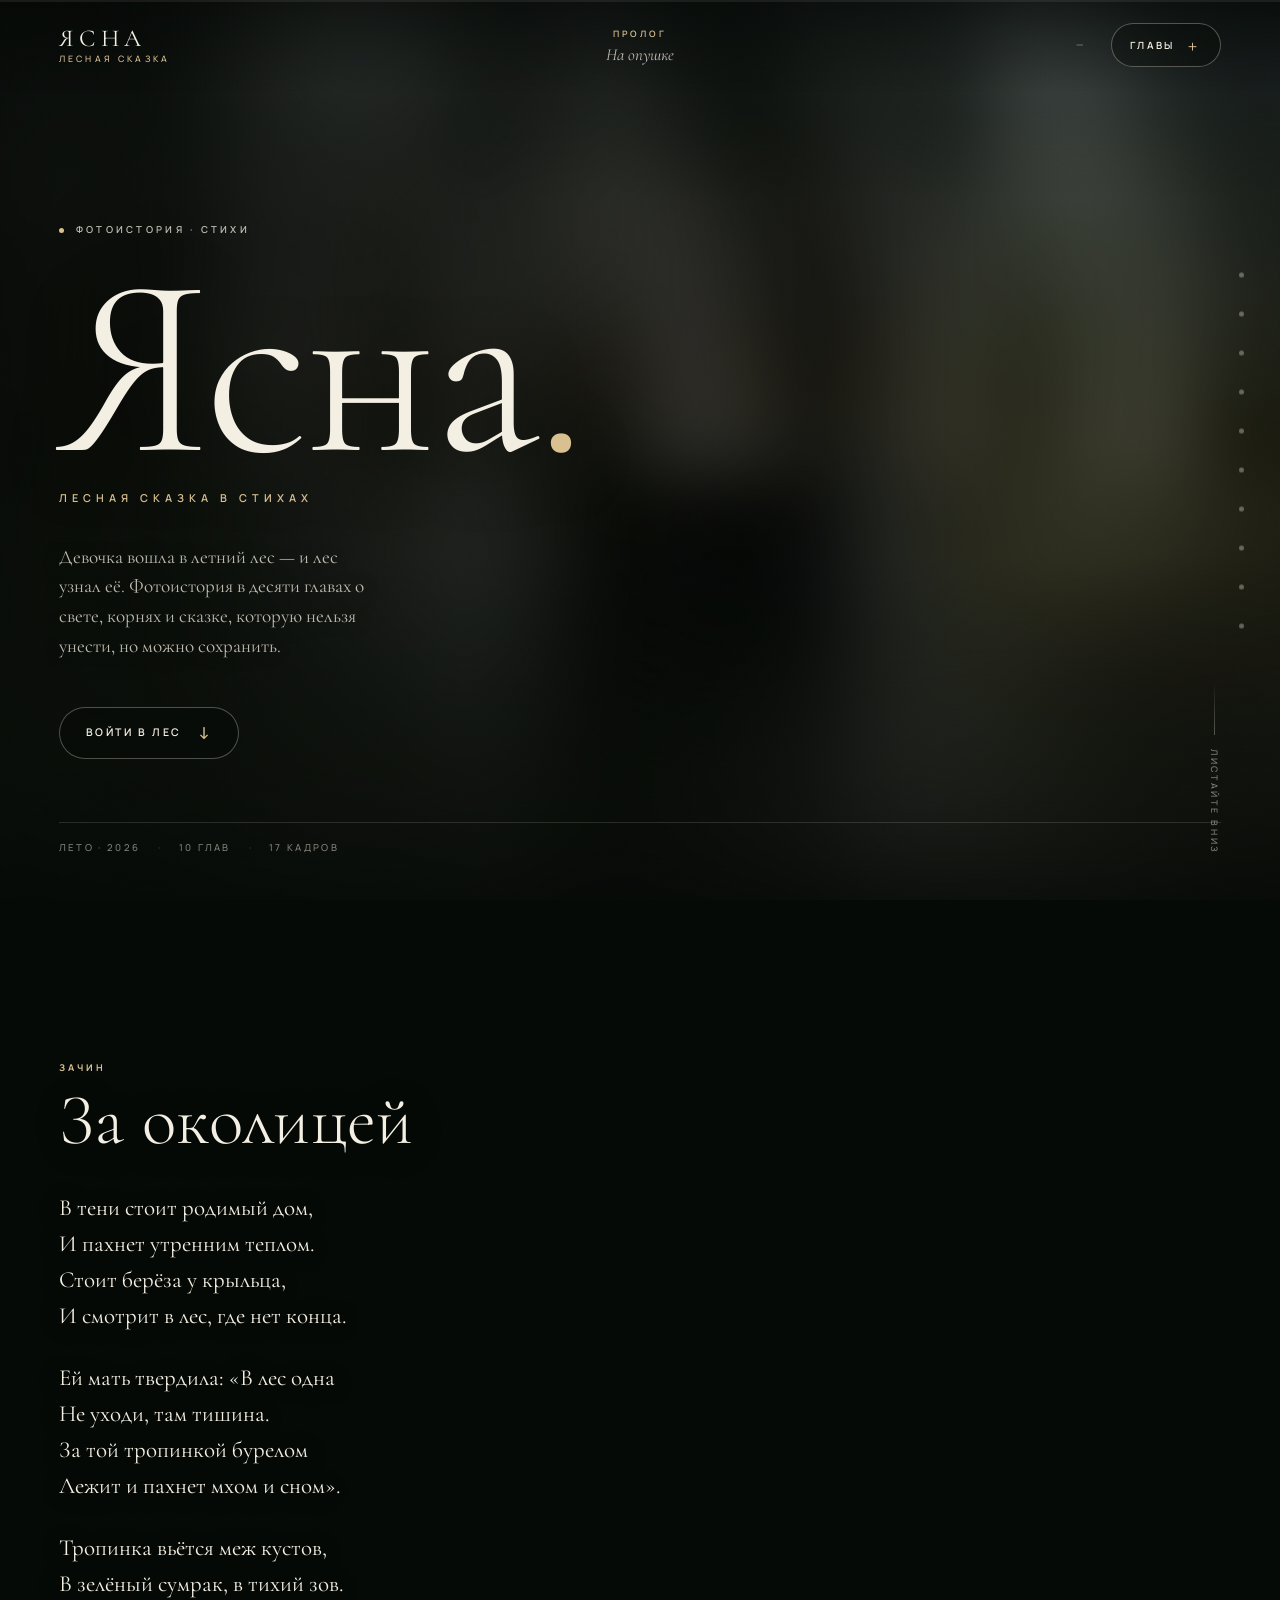
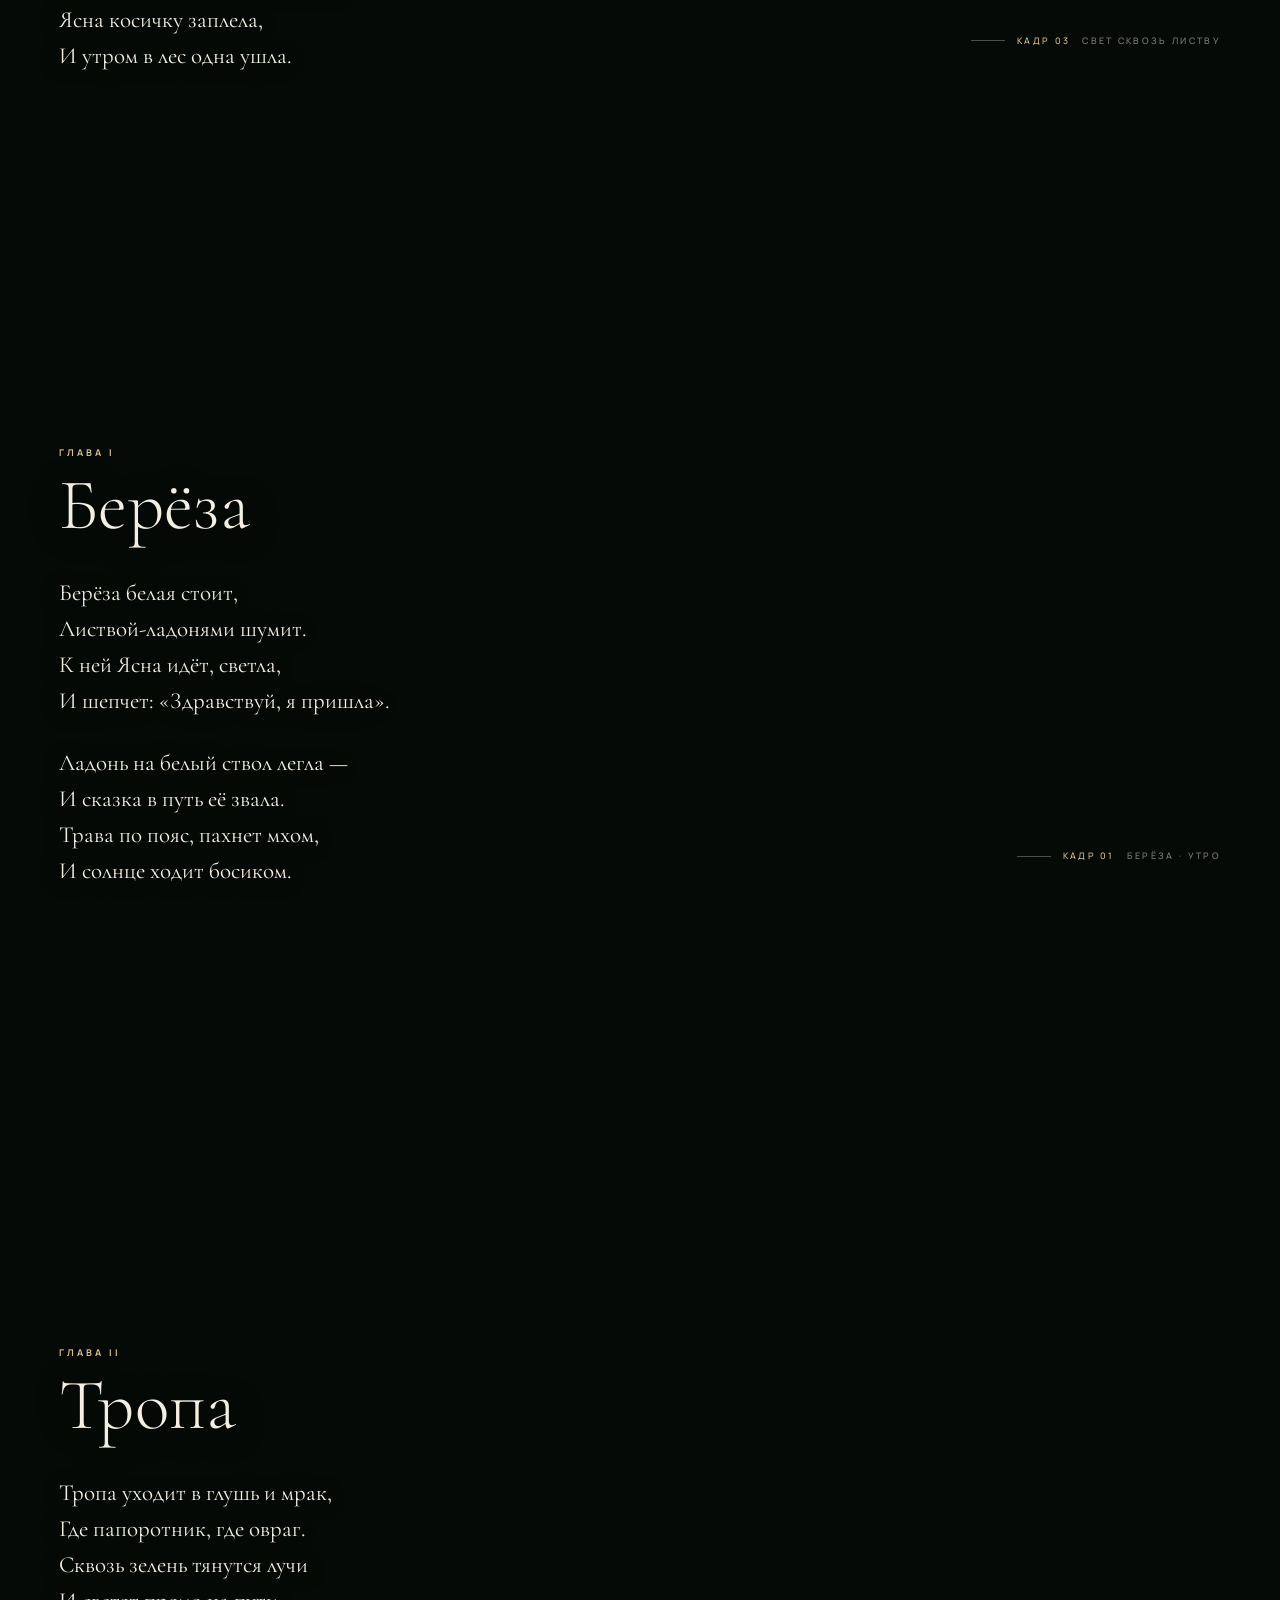
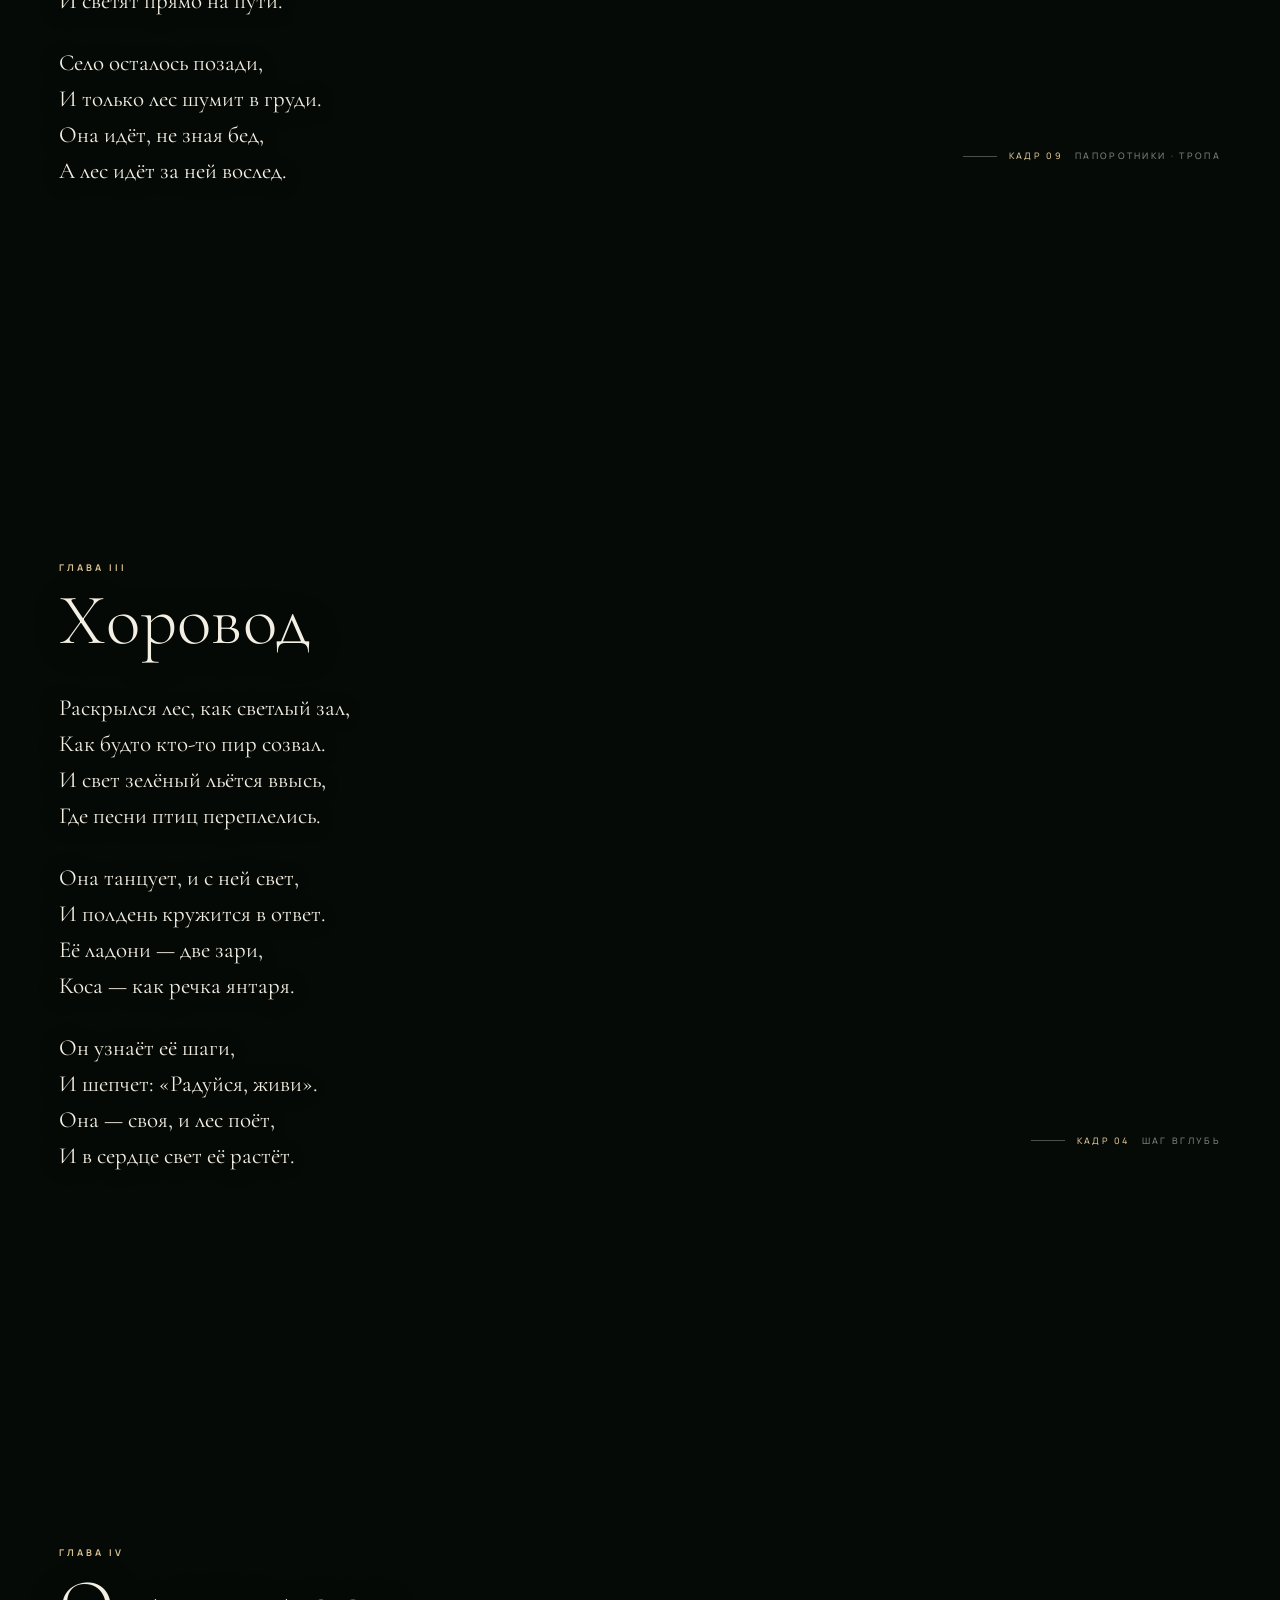
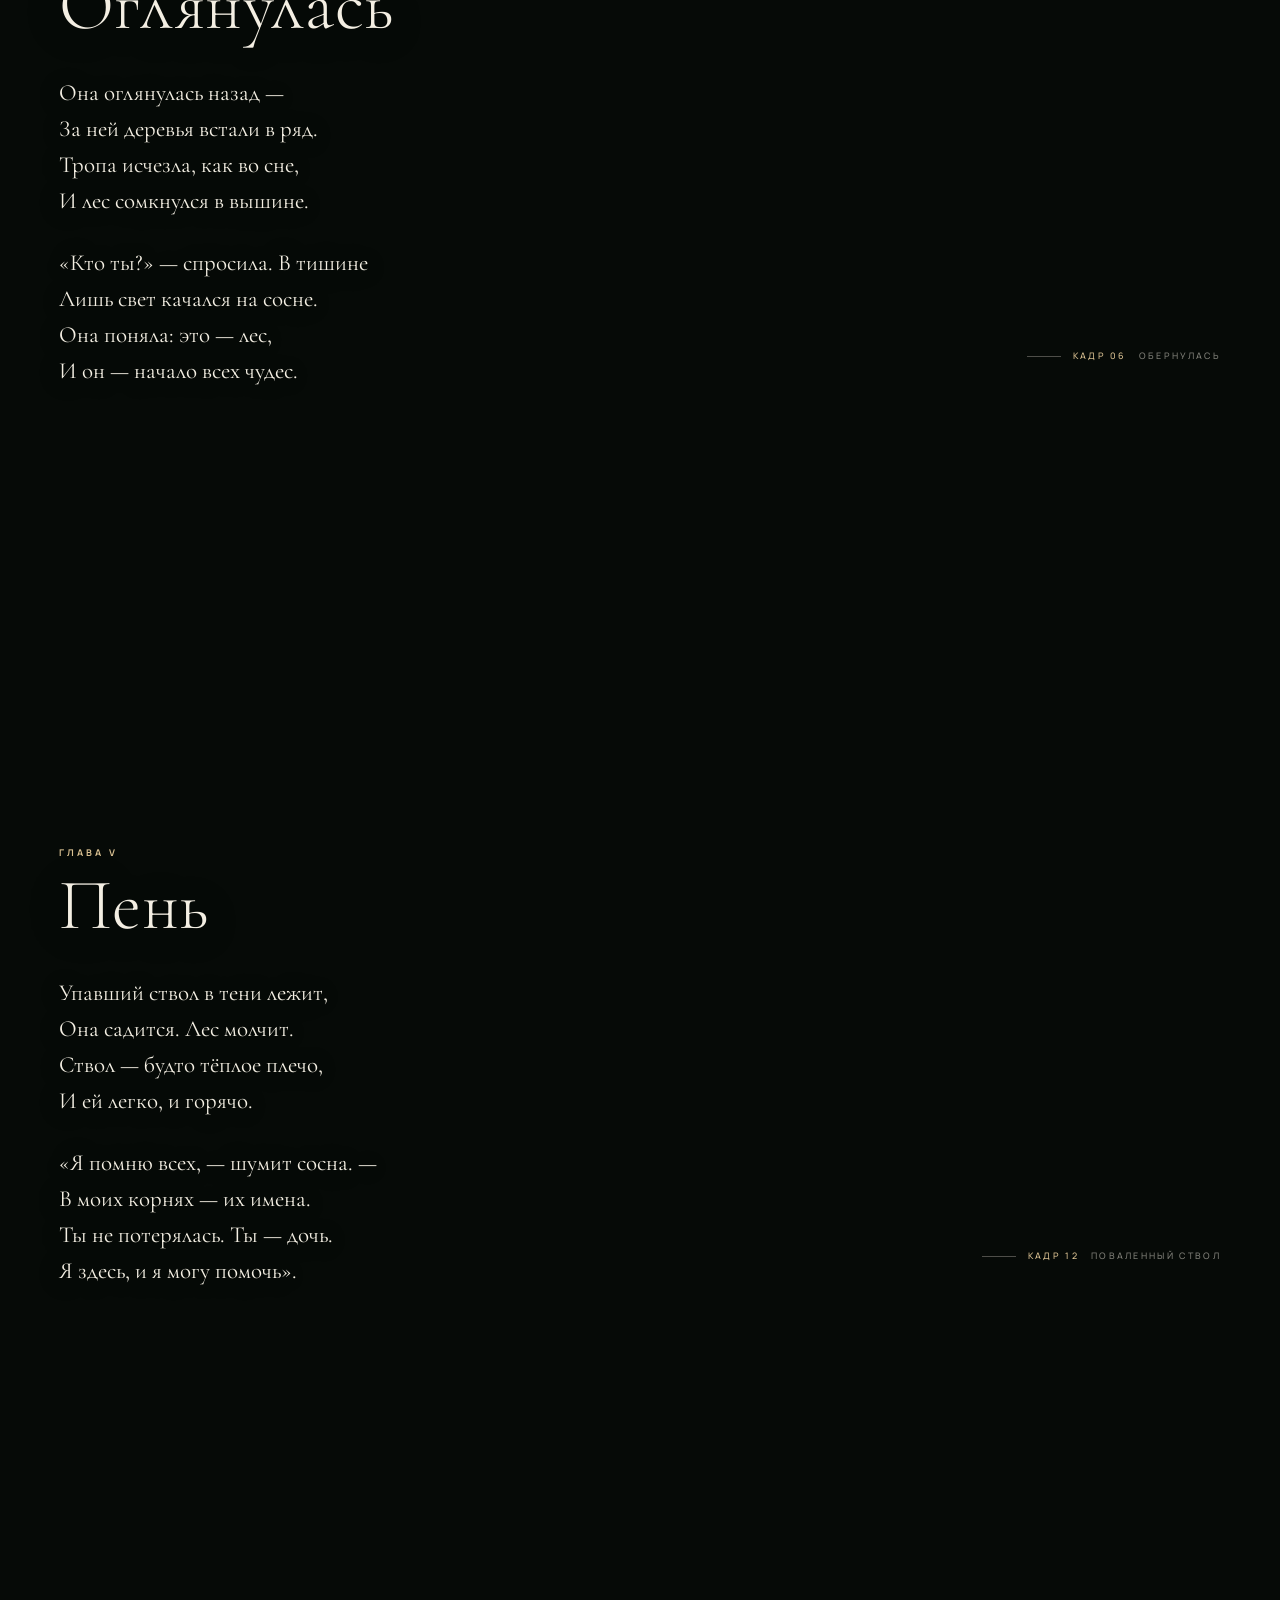
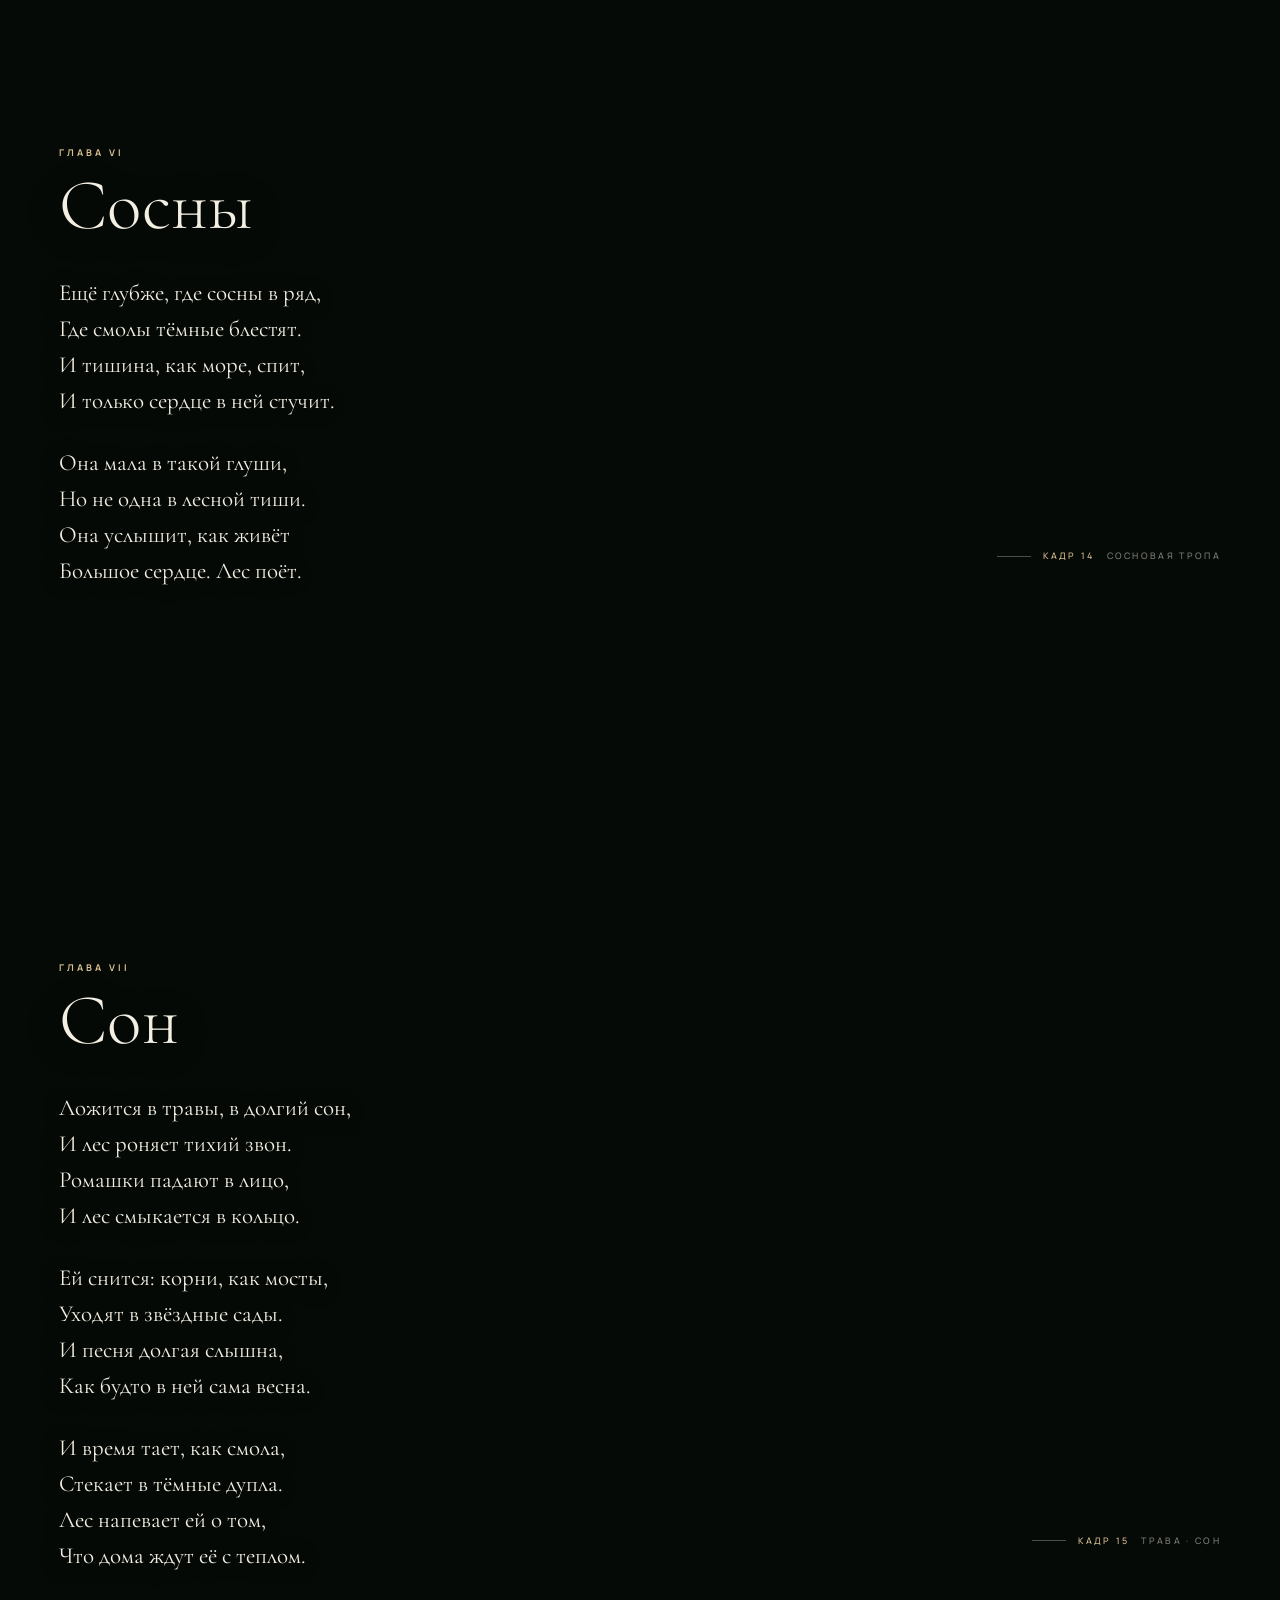
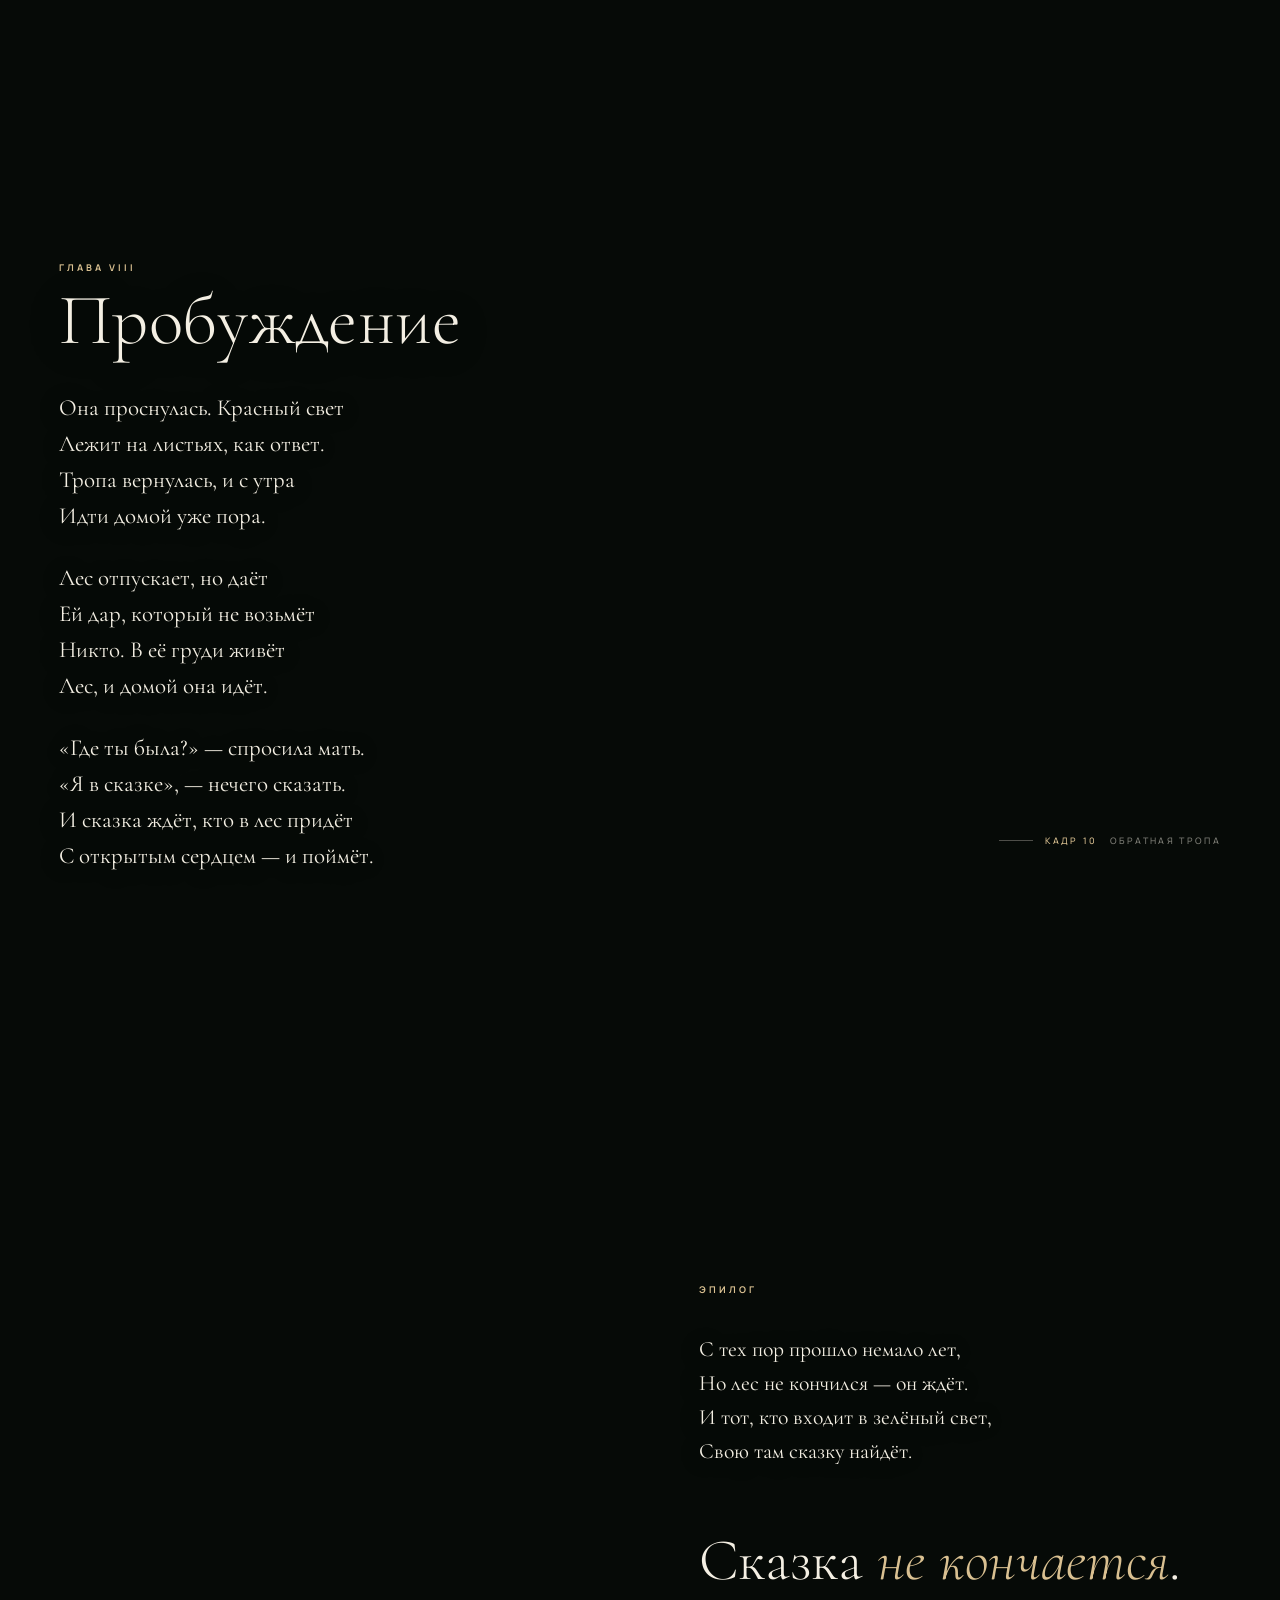
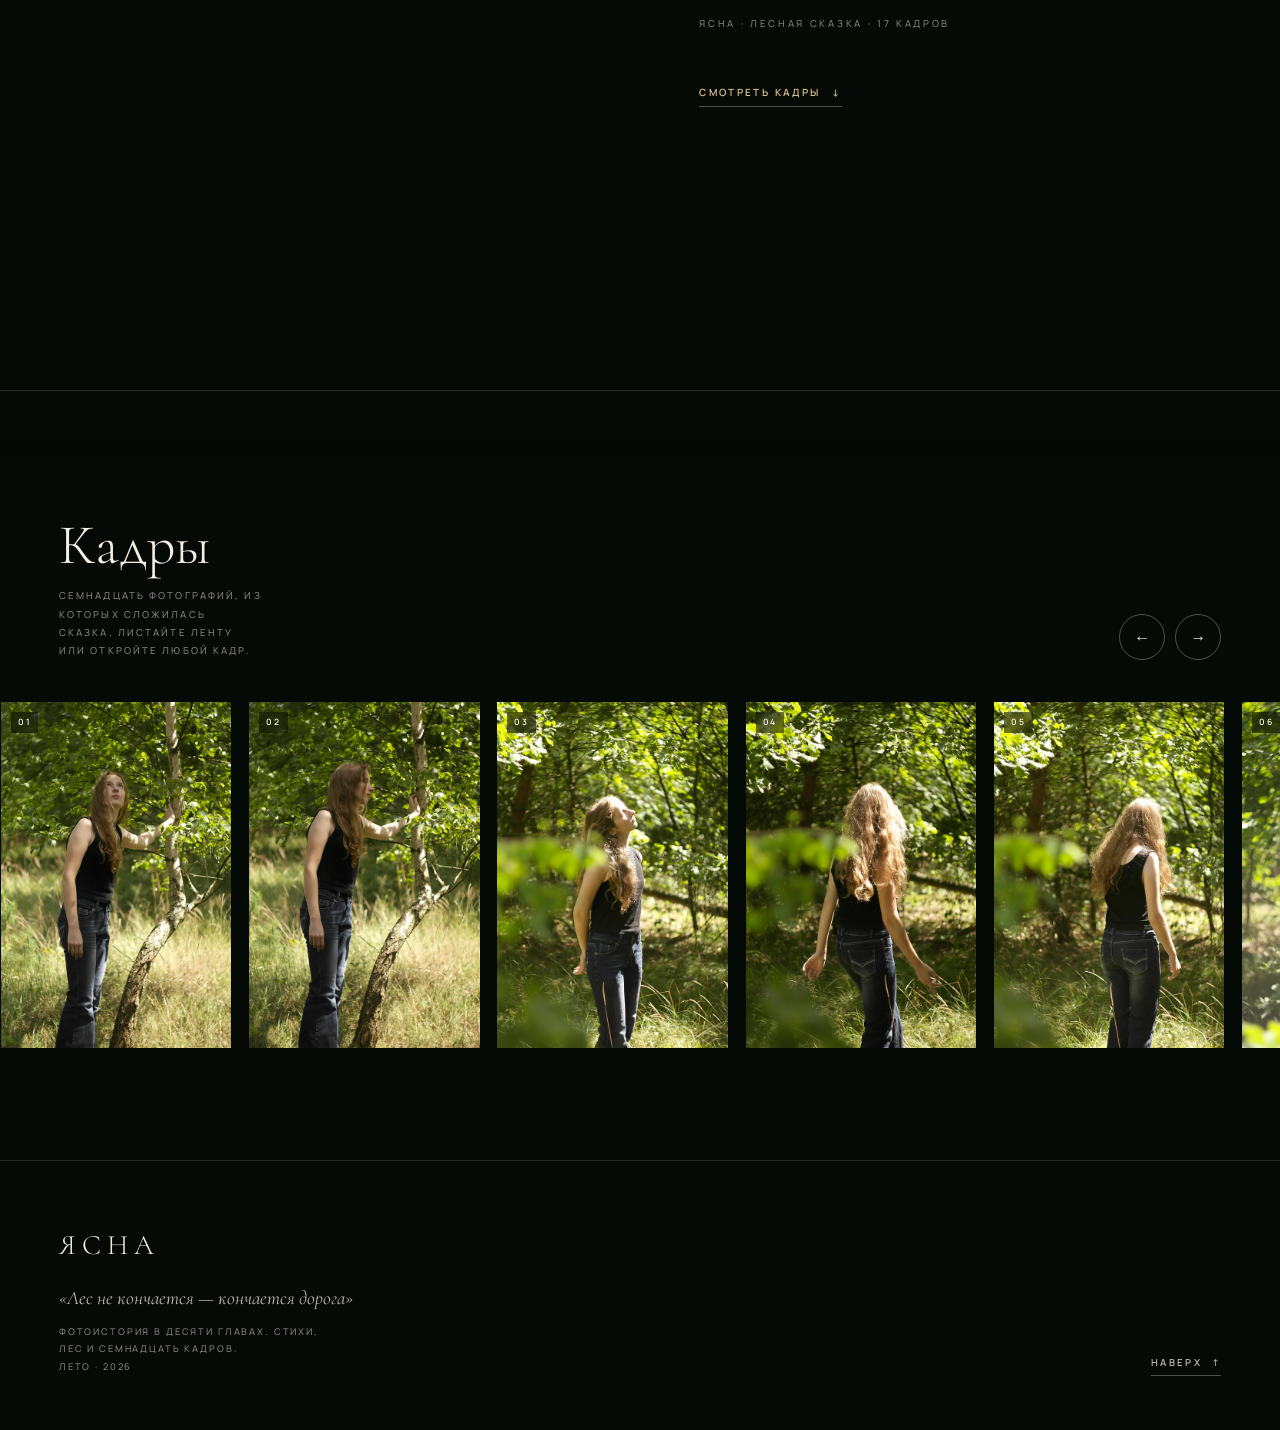
==== commit fe816bd8: "Improve photos quality" ====
--- a/web/fairy-tail/index.html
+++ b/web/fairy-tail/index.html
@@ -35,9 +35,9 @@
 		<link
 			rel="preload"
 			as="image"
-			href="assets/photos/13-pines-1800.webp"
-			imagesrcset="assets/photos/13-pines-900.webp 900w, assets/photos/13-pines-1800.webp 1800w"
-			imagesizes="100vw"
+			href="assets/photos/13-pines-2400.webp"
+			imagesrcset="assets/photos/13-pines-900.webp 600w, assets/photos/13-pines-1800.webp 1200w, assets/photos/13-pines-2400.webp 1600w, assets/photos/13-pines-3600.webp 2400w, assets/photos/13-pines-full.webp 3648w"
+			imagesizes="(max-aspect-ratio: 2/3) 150vw, 100vw"
 			type="image/webp"
 			fetchpriority="high"
 		/>
--- a/web/fairy-tail/style.css
+++ b/web/fairy-tail/style.css
@@ -1782,14 +1782,67 @@
 		display: none;
 	}
 
+	/* Short landscape viewports: keep the chapter title below the fixed header
+	   and let long chapters grow downwards instead of overflowing above. */
 	.scene {
-		align-items: center;
-		padding-top: 110px;
-		padding-bottom: 60px;
+		align-items: flex-start;
+		padding-top: 82px;
+		padding-bottom: 34px;
+	}
+
+	.scene__inner {
+		grid-template-columns: minmax(0, min(560px, 62vw)) minmax(0, 1fr);
+	}
+
+	.scene__head {
+		gap: 5px;
+		margin-bottom: 12px;
+	}
+
+	.scene__numeral {
+		font-size: 0.5rem;
 	}
 
 	.scene__title {
-		font-size: 2.4rem;
+		font-size: clamp(1.8rem, 4.8vh, 2.5rem);
+	}
+
+	.poem {
+		font-size: clamp(0.86rem, 3.3vh, 1.02rem);
+		line-height: 1.42;
+	}
+
+	.poem .stanza {
+		margin-bottom: 0.55em;
+	}
+
+	.scene__caption {
+		display: none;
+	}
+
+	.finale {
+		align-items: flex-start;
+		justify-content: flex-start;
+		padding: 82px var(--gutter) 34px;
+	}
+
+	.finale__inner {
+		width: min(560px, 62vw);
+		margin: 0;
+	}
+
+	.finale .poem {
+		font-size: clamp(0.88rem, 3.2vh, 1rem);
+	}
+
+	.finale__title {
+		margin-top: 18px;
+		font-size: clamp(1.9rem, 5vw, 2.8rem);
+	}
+
+	.finale__note,
+	.finale__back {
+		margin-top: 14px;
 	}
 }
 
